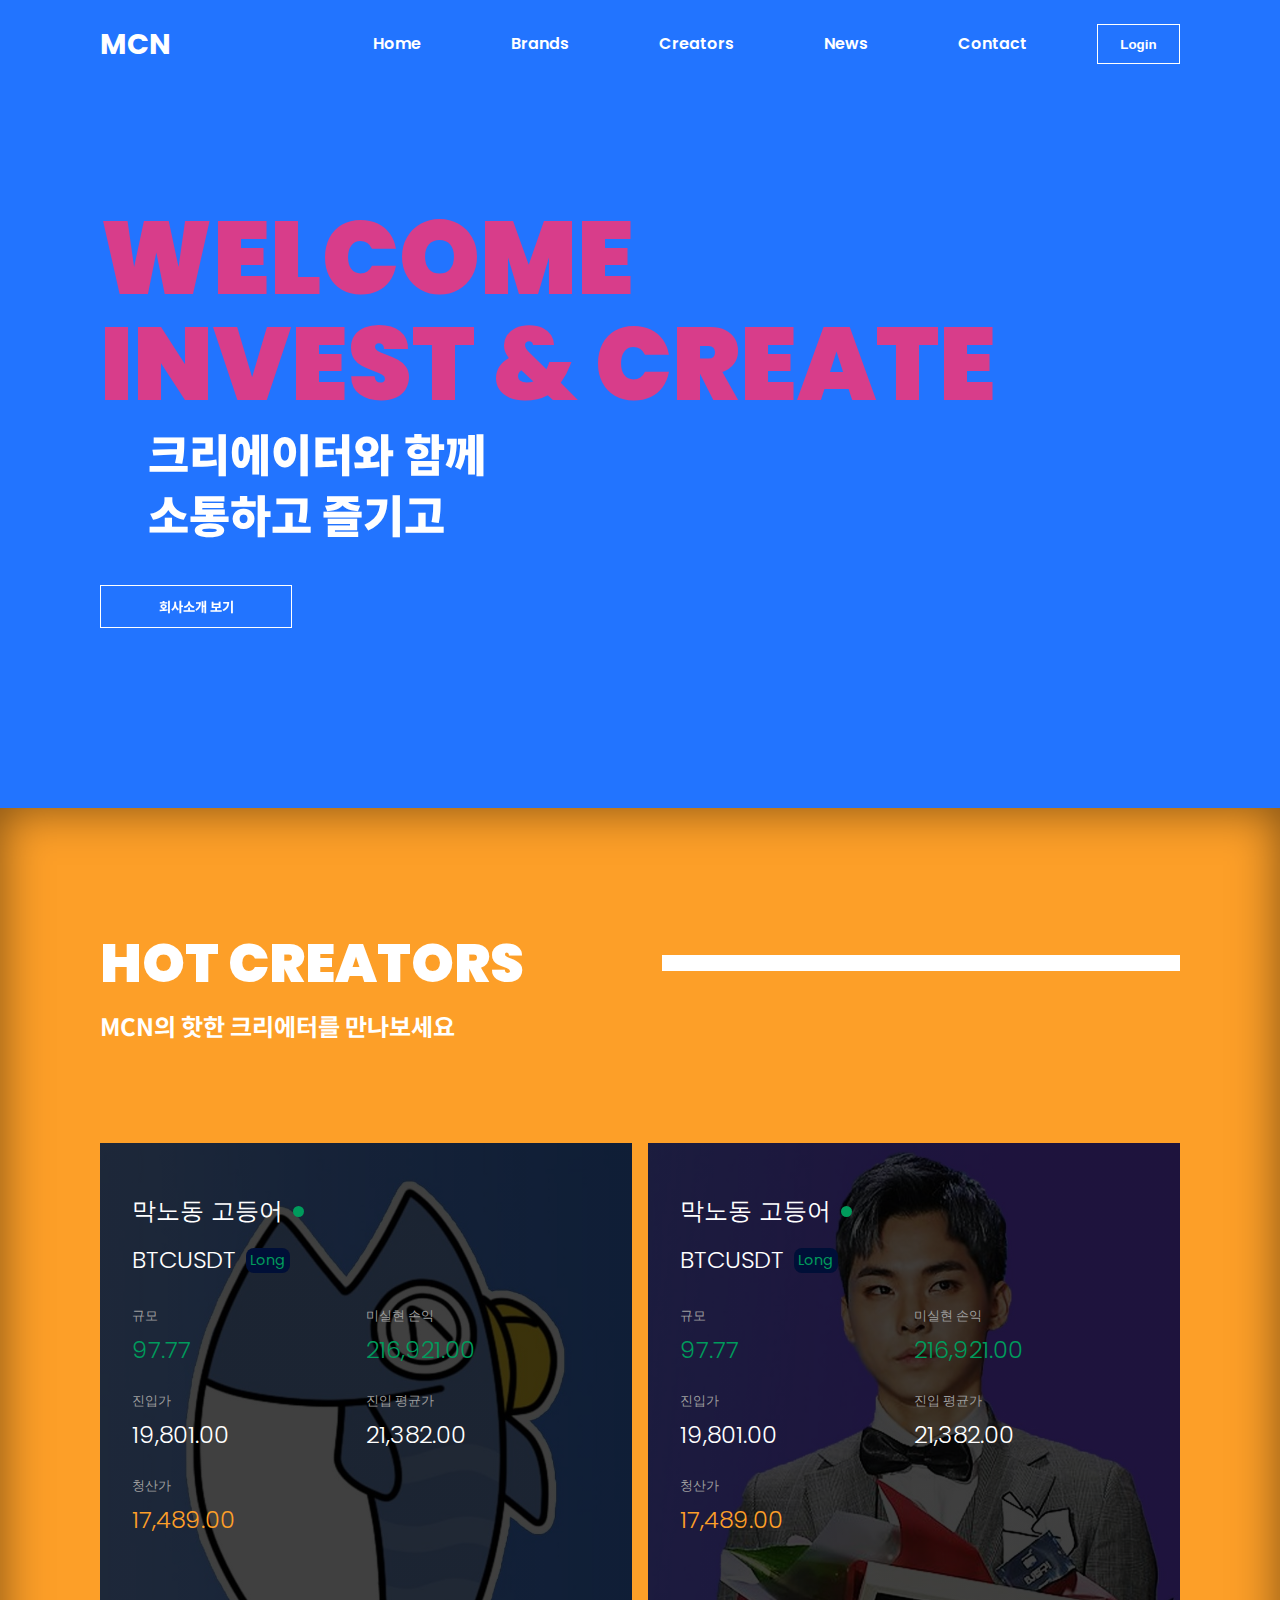
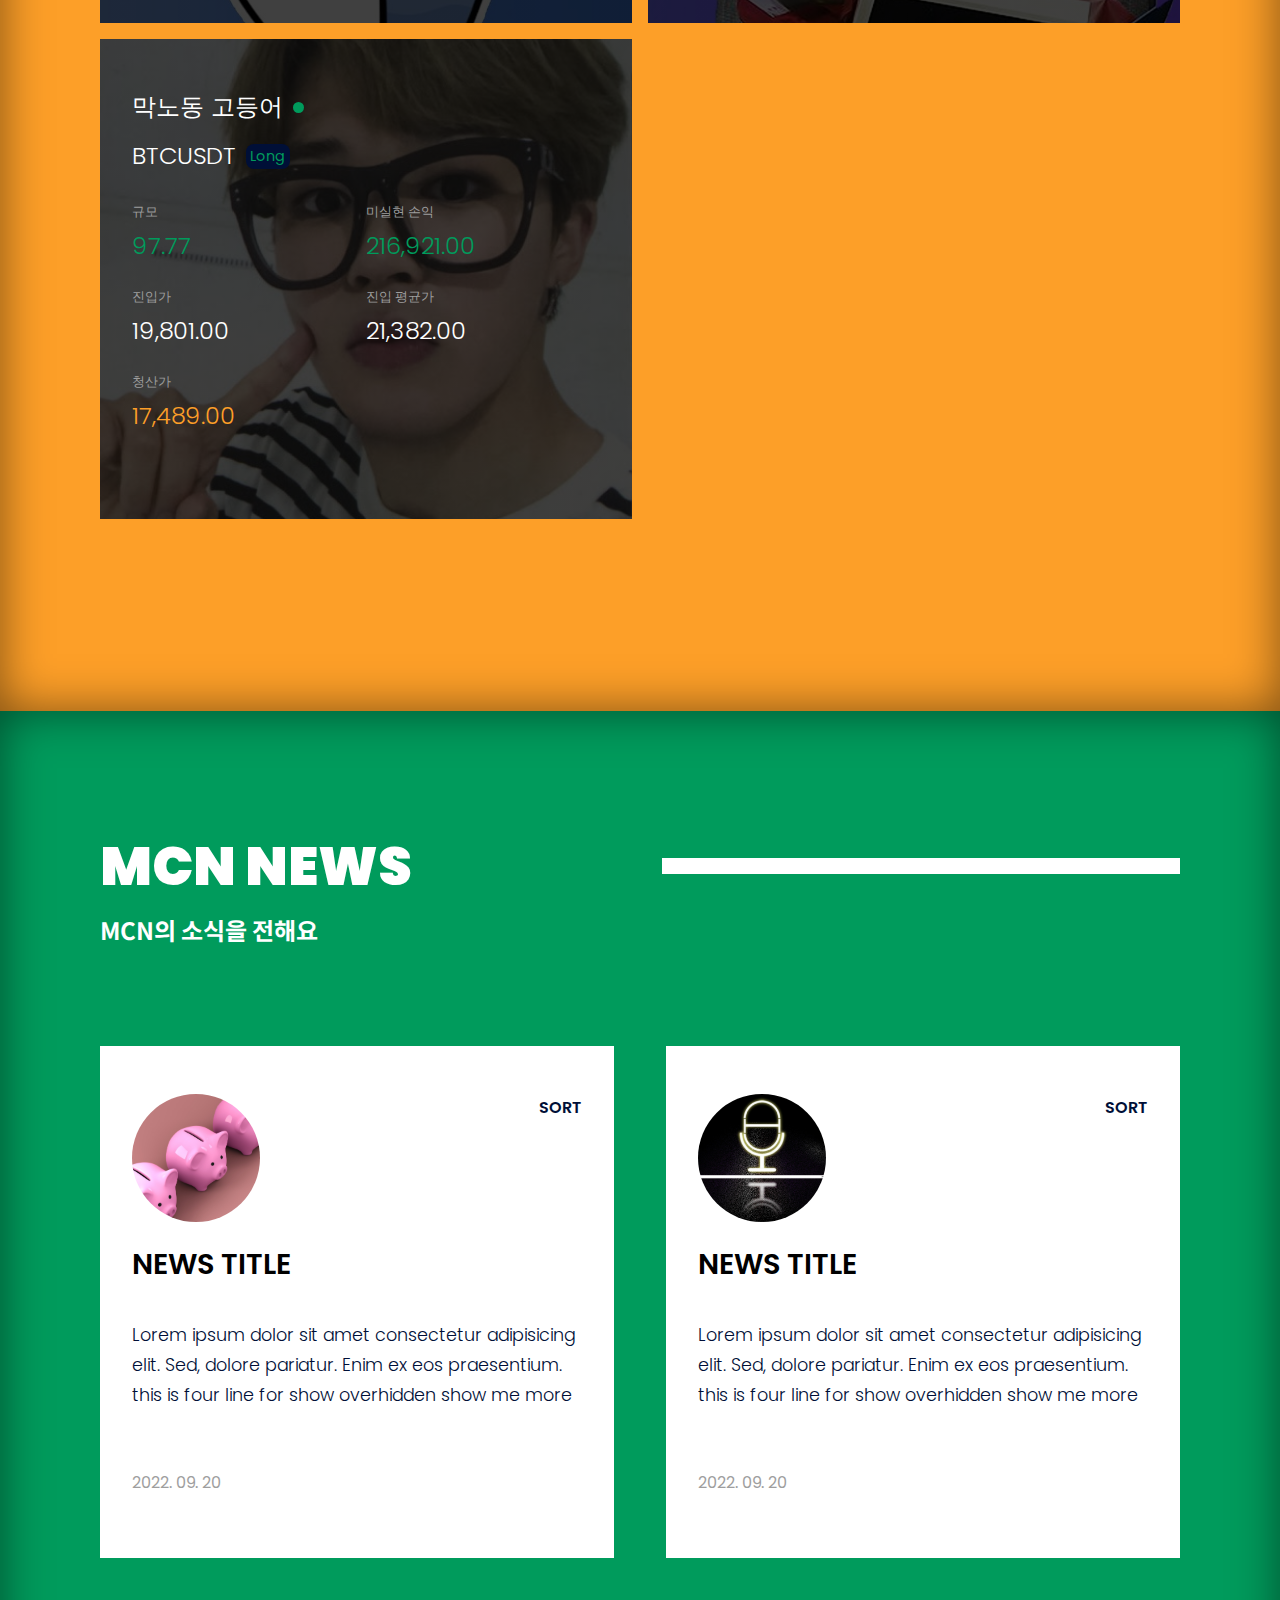
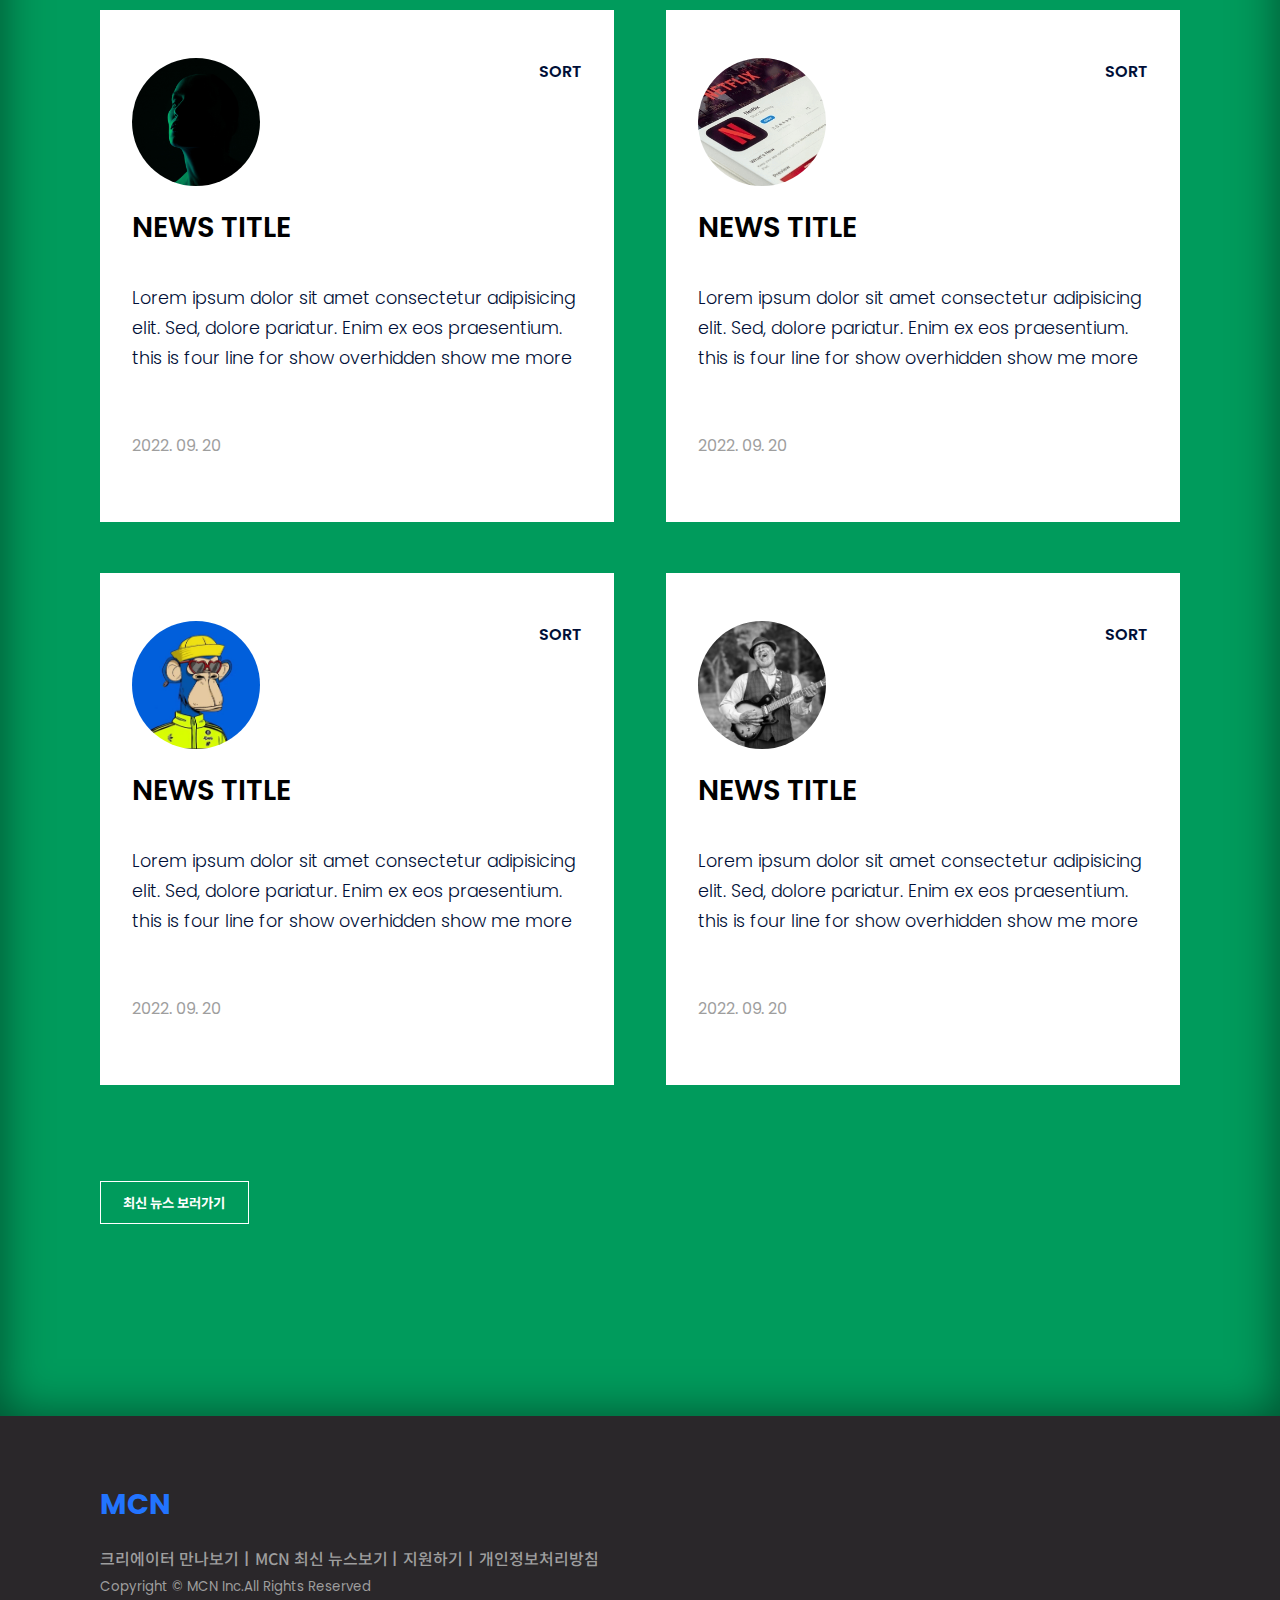
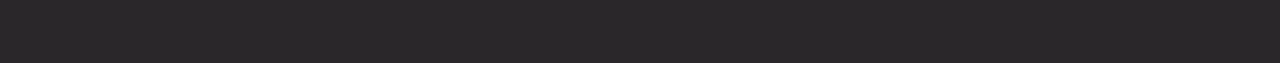
==== html/index.html @ 52d3cc0c "news etc" ====
<!DOCTYPE html>
<html lang="zxx">
<head>
    <meta charset="UTF-8">
    <meta http-equiv="X-UA-Compatible" content="IE=edge">
    <meta name="viewport" content="width=device-width, initial-scale=1.0">
    <title>MCN</title>

     <!-- GOOGLE FONTS -->
     <link rel="preconnect" href="https://fonts.googleapis.com">
     <link rel="preconnect" href="https://fonts.gstatic.com" crossorigin>
     <link href="https://fonts.googleapis.com/css2?family=Noto+Sans+KR:wght@100;300;400;500;700;900&display=swap" rel="stylesheet">
     <link href="https://fonts.googleapis.com/css2?family=Poppins:ital,wght@0,200;0,300;0,400;0,500;0,600;0,700;0,800;0,900;1,200;1,300;1,400;1,500;1,600;1,700;1,800;1,900&display=swap" rel="stylesheet">

     <!-- ICON SCOUT -->
     <link rel="stylesheet" href="https://unicons.iconscout.com/release/v4.0.0/css/line.css">
 
     <!-- STYLE SHEET -->
     <link rel="stylesheet" href="../css/style.css">
     <link rel="stylesheet" href="../css/index.css">

        <!-- Link Swiper's CSS -->
    <link
    rel="stylesheet"
    href="https://cdn.jsdelivr.net/npm/swiper/swiper-bundle.min.css"/>

</head>
<body>
    <!-- =========== NAVBAR ========== -->
    <nav id="nav">
    </nav>

    <!-- =========== HEADER ========== -->
    <section id="header">
        <div class="container header__container">
            <!-- Swiper -->
            <div class="swiper mySwiper">
                <div class="swiper-wrapper">
                <div class="swiper-slide">
                    <div class="swiper-text">
                        <h1>TRADE</h1>
                        <h1>CREATE</h1>
                        <h1>WITH YOU</h1>
                        <h2 class="kor">당신과 함께하는</h2>
                        <h2 class="kor">즐거운 트레이딩</h2>
                        <button class="btn btn-varient kor" onclick="location.href='creator.html';">크리에이터 보기</button>
                    </div>
                    <div class="swiper-img">
                        <!-- <img src="../image/trader2.jpg"> -->
                    </div>
                </div>
                <div class="swiper-slide">
                    <div class="swiper-text">
                        <h1>WELCOME</h1>
                        <h1>INVEST & CREATE</h1>
                        <h2 class="kor">크리에이터와 함께</h2>
                        <h2 class="kor">소통하고 즐기고</h2>
                        <button class="btn btn-varient kor" onclick="location.href='creator.html';">회사소개 보기</button>
                    </div>
                </div>
                <div class="swiper-slide">
                    <div class="swiper-text">
                        <h1>TRADE</h1>
                        <h1>CREATE</h1>
                        <h1>WITH YOU</h1>
                        <h2 class="kor">당신과 함께하는</h2>
                        <h2 class="kor">즐거운 트레이딩</h2>
                        <button class="btn btn-varient kor" onclick="location.href='creator.html';">뉴스 보기</button>
                    </div>
                </div>
                </div>
            </div>
        </div>
    </section>

    <!-- =========== CREATOR ========== -->
    <section id="creator">
        <div class="container creator__container">
            <div class="title">
                <div class="title__text">
                    <h2>HOT CREATORS</h2>
                </div>
                <div class="title__line">
                    <div></div>
                    <div class="real__line"></div>
                </div>
            </div>
            <div class="sub__title">
                <h5 class="kor">MCN의 핫한 크리에터를 만나보세요</h5>
            </div>
            <div class="creator__item">
                <article>
                    <div class="creator__info">
                        <div class="creator__name">
                            <h5>막노동 고등어</h5>
                            <div class="on-air"></div>
                        </div>
                        <div class="position">
                            <h5>BTCUSDT</h5>
                            <p>Long</p>
                        </div>
                        <div class="creator__detail">
                            <div class="creator-row">
                                <p>규모</p>
                                <h5 style="color: var(--color-green);">97.77</h5>
                                <p>진입가</p>
                                <h5>19,801.00</h5>
                                <p>청산가</p>
                                <h5 style="color: var(--color-orange);">17,489.00</h5>
                            </div>
                            <div class="creator-row">
                                <p>미실현 손익</p>
                                <h5 style="color: var(--color-green);">216,921.00</h5>
                                <p>진입 평균가</p>
                                <h5>21,382.00</h5>
                            </div>
                        </div>
                    </div>
                    <img src="../image/trader2.jpg">
                </article>
                <article>
                    <div class="creator__info">
                        <div class="creator__name">
                            <h5>막노동 고등어</h5>
                            <div class="on-air"></div>
                        </div>
                        <div class="position">
                            <h5>BTCUSDT</h5>
                            <p>Long</p>
                        </div>
                        <div class="creator__detail">
                            <div class="creator-row">
                                <p>규모</p>
                                <h5 style="color: var(--color-green);">97.77</h5>
                                <p>진입가</p>
                                <h5>19,801.00</h5>
                                <p>청산가</p>
                                <h5 style="color: var(--color-orange);">17,489.00</h5>
                            </div>
                            <div class="creator-row">
                                <p>미실현 손익</p>
                                <h5 style="color: var(--color-green);">216,921.00</h5>
                                <p>진입 평균가</p>
                                <h5>21,382.00</h5>
                            </div>
                        </div>
                    </div>
                    <img src="../image/trader3.jpg">
                </article>
                <article>
                    <div class="creator__info">
                        <div class="creator__name">
                            <h5>막노동 고등어</h5>
                            <div class="on-air"></div>
                        </div>
                        <div class="position">
                            <h5>BTCUSDT</h5>
                            <p>Long</p>
                        </div>
                        <div class="creator__detail">
                            <div class="creator-row">
                                <p>규모</p>
                                <h5 style="color: var(--color-green);">97.77</h5>
                                <p>진입가</p>
                                <h5>19,801.00</h5>
                                <p>청산가</p>
                                <h5 style="color: var(--color-orange);">17,489.00</h5>
                            </div>
                            <div class="creator-row">
                                <p>미실현 손익</p>
                                <h5 style="color: var(--color-green);">216,921.00</h5>
                                <p>진입 평균가</p>
                                <h5>21,382.00</h5>
                            </div>
                        </div>
                    </div>
                    <img src="../image/trader4.jpg">
                </article>
            </div>
        </div>
    </section>

    <!-- =========== NEWS ========== -->
    <section id="news">
        <div class="container news__container">
            <div class="title">
                <div class="title__text">
                    <h2>MCN NEWS</h2>
                </div>
                <div class="title__line">
                    <div></div>
                    <div class="real__line"></div>
                </div>
            </div>
            <div class="sub__title">
                <h5 class="kor">MCN의 소식을 전해요</h5>
            </div>
            <div class="news__list">
                <article>
                    <div class="news__header">
                        <div class="news__image">
                            <img src="../image/piggy.jpg" alt="">
                        </div>
                        <div class="news__sort">
                            <p>SORT</p>
                        </div>
                    </div>
                    <div class="news__body">
                        <div class="news__title">
                            <h4>NEWS TITLE</h4>
                        </div>
                        <div class="news__content">
                            <h5>Lorem ipsum dolor sit amet consectetur adipisicing elit. Sed, dolore pariatur. Enim ex eos praesentium. this is four line for show overhidden show me more</h5>
                        </div>
                    </div>
                    <div class="news__date">
                        <p>2022. 09. 20</p>
                    </div>
                </article>
                <article>
                    <div class="news__header">
                        <div class="news__image">
                            <img src="../image/microphone-17709_1280.jpg" alt="">
                        </div>
                        <div class="news__sort">
                            <p>SORT</p>
                        </div>
                    </div>
                    <div class="news__body">
                        <div class="news__title">
                            <h4>NEWS TITLE</h4>
                        </div>
                        <div class="news__content">
                            <h5>Lorem ipsum dolor sit amet consectetur adipisicing elit. Sed, dolore pariatur. Enim ex eos praesentium. this is four line for show overhidden show me more</h5>
                        </div>
                    </div>
                    <div class="news__date">
                        <p>2022. 09. 20</p>
                    </div>
                </article>
                <article>
                    <div class="news__header">
                        <div class="news__image">
                            <img src="../image/green-5124174.jpg" alt="">
                        </div>
                        <div class="news__sort">
                            <p>SORT</p>
                        </div>
                    </div>
                    <div class="news__body">
                        <div class="news__title">
                            <h4>NEWS TITLE</h4>
                        </div>
                        <div class="news__content">
                            <h5>Lorem ipsum dolor sit amet consectetur adipisicing elit. Sed, dolore pariatur. Enim ex eos praesentium. this is four line for show overhidden show me more</h5>
                        </div>
                    </div>
                    <div class="news__date">
                        <p>2022. 09. 20</p>
                    </div>
                </article>
                <article>
                    <div class="news__header">
                        <div class="news__image">
                            <img src="../image/mock5.png" alt="">
                        </div>
                        <div class="news__sort">
                            <p>SORT</p>
                        </div>
                    </div>
                    <div class="news__body">
                        <div class="news__title">
                            <h4>NEWS TITLE</h4>
                        </div>
                        <div class="news__content">
                            <h5>Lorem ipsum dolor sit amet consectetur adipisicing elit. Sed, dolore pariatur. Enim ex eos praesentium. this is four line for show overhidden show me more</h5>
                        </div>
                    </div>
                    <div class="news__date">
                        <p>2022. 09. 20</p>
                    </div>
                </article>
                <article>
                    <div class="news__header">
                        <div class="news__image">
                            <img src="../image/nft3.jpg" alt="">
                        </div>
                        <div class="news__sort">
                            <p>SORT</p>
                        </div>
                    </div>
                    <div class="news__body">
                        <div class="news__title">
                            <h4>NEWS TITLE</h4>
                        </div>
                        <div class="news__content">
                            <h5>Lorem ipsum dolor sit amet consectetur adipisicing elit. Sed, dolore pariatur. Enim ex eos praesentium. this is four line for show overhidden show me more</h5>
                        </div>
                    </div>
                    <div class="news__date">
                        <p>2022. 09. 20</p>
                    </div>
                </article>
                <article>
                    <div class="news__header">
                        <div class="news__image">
                            <img src="../image/blackandwhite-7402145_1920.jpg" alt="">
                        </div>
                        <div class="news__sort">
                            <p>SORT</p>
                        </div>
                    </div>
                    <div class="news__body">
                        <div class="news__title">
                            <h4>NEWS TITLE</h4>
                        </div>
                        <div class="news__content">
                            <h5>Lorem ipsum dolor sit amet consectetur adipisicing elit. Sed, dolore pariatur. Enim ex eos praesentium. this is four line for show overhidden show me more</h5>
                        </div>
                    </div>
                    <div class="news__date">
                        <p>2022. 09. 20</p>
                    </div>
                </article>
            </div>
            <button class="btn btn-varient kor" onclick="location.href='news.html';">최신 뉴스 보러가기</button>
        </div>
    </section>

    <!-- =========== FOOTER ========== -->
    <footer id="footer">
    </footer>


    <!-- =========== JAVASCRIPT ========== -->
    <script src="../javascript/base.js"></script>
    <script src="https://cdn.jsdelivr.net/npm/swiper/swiper-bundle.min.js"></script>
    <!-- Initialize Swiper -->
    <script>
        var swiper = new Swiper(".mySwiper", {
          spaceBetween: 30,
          centeredSlides: true,
          autoplay: {
            delay: 2500,
            disableOnInteraction: false,
          },
          navigation: {
            nextEl: ".left-button",
            prevEl: ".right-button",
          },
        });
      </script>
</body>
</html>
---- css/style.css ----
/* =================GENERAL CSS================ */
:root {
    --color-primary: #2274FF;
    --color-white: #fff;
    --color-light: #f4f4f4;
    --color-black: #000f37;
    --color-realBlack: #000;
    --color-dark: #262837;
    --color-gray: #9e9e9e;
    --color-green: #009B5C;
    --color-orange: #FD9F28;
    --color-pink: #D83D8A;
    --color-purple: #7067ED;
    --color-skyblue: #39ABD0;
    --color-palletblue : #4A6CFF;

    --color-background: #2A272A;

    --transition: all 400ms ease;

    --container-width: 1080px;
    --container-width-tablet: 90%;
    --container-width-phone: 94%;
}

* {
    margin: 0;
    padding: 0;
    outline: 0;
    border: 0;
    box-sizing: border-box;
    text-decoration: none;
    list-style: none;
}

html {
    scroll-behavior: smooth;
}

body {
    /* 200 ~ 900 사용가능 */
    font-family: 'Poppins', sans-serif;
    color: var(--color-black);
    line-height: 1.7;
    background: var(--color-white);
    
    -ms-overflow-style: none; /* IE and Edge */
    scrollbar-width: none; /* Firefox */
    overflow-x: hidden;
}
body::-webkit-scrollbar {
    display: none; /* Chrome, Safari, Opera*/
}

.container {
    width: var(--container-width);
    margin: 0 auto;
}

h1 {
    font-size: 6.4rem;
    line-height: 1;
    font-weight: 500;
    color: var(--color-black);
}

h2 {
    font-size: 2.8rem;
    font-weight: 400;
    line-height: 1;
}

h3 {
    font-size: 2rem;
    font-weight: 300;
}

h4 {
    font-size: 1.8rem;
    font-weight: 400;
}

h5 {
    font-size: 1.5rem;
    font-weight: 300;
}

a {
    color: var(--color-black);
    font-weight: 300;
}

button {
    background: transparent;
}

img {
    width: 100%;
    object-fit: cover;
}

.btn {
    display: inline-block;
    padding: 1rem 2rem;
    background: var(--color-primary);
    color: var(--color-white);
    font-weight: 500;
    transition: all 300ms ease;
    cursor: pointer;
    box-shadow: 3px 3px 6px rgba(0, 0, 0, 0.4);
}
.btn:hover {
    -webkit-transform: translateY(-5px);

    -ms-transform: translateY(-5px);

    transform: translateY(-5px);
}

.btn-varient {
    background: transparent;
    border: 1px solid var(--color-white);
    color: var(--color-white);
    transition: all 300ms ease;
    padding: 0.7rem 1.4rem;
    box-shadow: none;
    font-weight: 700;
}
.btn-varient:hover {
    background: var(--color-white);
    border: 1px solid var(--color-white);
    transform: none;
    color: var(--color-realBlack);
}

.btn-black {
    background: var(--color-dark);
    border: 1px solid var(--color-dark);
    color: var(--color-white);
    transition: all 300ms ease;
    padding: 0.7rem 1.4rem;
    box-shadow: none;
}
.btn-black:hover {
    background: var(--color-realBlack);
    border: 1px solid var(--color-realBlack);
    transform: none;
}

.btn-input {
    padding: 1.2rem 1rem;
    background: var(--color-white);
    color: var(--color-dark);
    border: solid 1px var(--color-gray);
    box-shadow: none;
    cursor: text;
}
.btn-input:hover{
    border: solid 1px var(--color-black);
    transform: none;
}

.avatar {
    width: 2.2rem;
    height: 2.2rem;
    border-radius: 50%;
    overflow: hidden;
}

section {
    max-width: 100vw;
    padding: 8rem 0 12rem 0;
}

.kor {
    /* 100 , 300, 400, 500, 700, 900 사용가능 */
    font-family: 'Noto Sans KR', sans-serif;
}

/* =================MEDIA QEURIES
(TABLETS)================ */
@media screen and (max-width: 1024px) {
    .container{
        width: var(--container-width-tablet);
    }

    h1 {
        font-size: 5.2rem;
    }

    h2 {
        font-size: 2rem;
    }

    h3 {
        font-size: 1.9rem;
    }
    h4 {
        font-size: 1.5rem;
    }
    h5 {
        font-size: 1rem;
    }
}

/* =================MEDIA QEURIES
(PHONES)================ */
@media screen and (max-width: 600px) {
    html {
        font-size: 14px;
    }

    .container{
        width: var(--container-width-phone);
    }

    h1 {
        font-size: 3.6rem;
    }

    h2 {
        font-size: 1.8rem;
    }

    h3 {
        font-size: 1.4rem;
    }
    h4 {
        font-size: 1.3rem;
    }
    h5 {
        font-size: 0.9rem;
    }

}
---- css/index.css ----
/* =================HEADER================ */
section#header {
    height: 80vh;
    background: var(--color-primary);
}
.header__container {
    height: 100%;
    display: flex;
    align-items: center;
    justify-content: center;
}
.swiper {
    display: inline-block;
    width: 1080px;
    height: 40rem;
}
.swiper-wrapper {
    width: 100%;
    height: 100%;
}
.swiper-slide {
    position: relative;
    display: flex;
    align-items: center;
    justify-content: center;
    background: transparent;
    height: 100%;
    width: 100%;
}
.swiper-text {
    position: absolute;
    height: 100%;
    width: 100%;
    display: flex;
    flex-direction: column;
    justify-content: center;
    z-index: 2;
}
.swiper-text h1 {
    color: var(--color-pink);
    font-weight: 900;
    margin-top: 0.2rem;
}
.swiper-text h2 {
    color: var(--color-white);
    font-weight: 900;
    margin: 1rem 0 0 3rem;
}
.swiper-text button{
    margin-top: 3rem;
    width: 12rem;
    font-weight: 700;
}
.swiper-img {
    position: absolute;
    width: 60%;
    height: 100%;
    right: 0;
}
.swiper-img img {
    height: 100%;
}

/* =================CREATOR================ */
section#creator {
    background: var(--color-orange);
    box-shadow: inset 0 0 3rem rgba(0, 0, 0, 0.5);
}
.title{
    display: grid;
    grid-template-columns: 2fr 3fr;
    align-items: center;
}
.title__text h2 {
    color: var(--color-white);
    font-weight: 900;
    font-size: 3.4rem;
}
.title__line {
    height: 1rem;
}
.real__line {
    height: 100%;
    width: 80%;
    float: right;
    background: var(--color-white);
}
.sub__title {
    margin-top: 1rem;
    color: var(--color-white);
}
.sub__title h5 {
    font-weight: 700;
}
.creator__item {
    display: grid;
    grid-template-columns: repeat(3,1fr);
    margin-top: 6rem;
    gap: 1rem;
}
.creator__item article {
    position: relative;
    height: 30rem;
}
.creator__item img {
    height: 100%;
}
.creator__info {
    height: 100%;
    width: 100%;
    background: linear-gradient(rgba(0,0,0,0.75),rgba(0,0,0,0.75));
    position: absolute;
    display: flex;
    flex-direction: column;
    padding: 3rem 2rem;
    color: var(--color-white);
    transition: var(--transition);
}
.creator__info:hover {
    background: linear-gradient(rgba(0,0,0,0.6),rgba(0,0,0,0.6));
}
.creator__name {
    display: flex;
    align-items: center;
}
.on-air {
    width: 0.7rem;
    height: 0.7rem;
    border-radius: 50%;
    margin-left: 0.6rem;
    background: var(--color-green);
}
.position {
    display: flex;
    align-items: center;
    margin-top: 0.5rem;
}
.position p {
    margin-left: 0.6rem;
    font-size: 0.9rem;
    color: var(--color-green);
    background: var(--color-black);
    padding: 0 0.3rem;
    border-radius: 0.5rem;
}
.creator__detail {
    margin-top: 1.5rem;
    display: grid;
    grid-template-columns: 1fr 1fr;
}
.creator-row p {
    margin-bottom: 0.2rem;
    color: var(--color-gray);
    font-size: 0.8rem;
}
.creator-row h5 {
    margin-bottom: 1.2rem;
}

/* =================NEWS================ */
section#news {
    background: var(--color-green);
    box-shadow: inset 0 0 3rem rgba(0, 0, 0, 0.5);
}
.news__list {
    display: grid;
    grid-template-columns: repeat(3,1fr);
    gap: 3.2rem;
    margin-top: 6rem;
}
.news__list article {
    height: 32rem;
    background: var(--color-white);
    padding: 3rem 2rem;
    cursor: pointer;
}
.news__header {
    height: 35%;
    display: grid;
    grid-template-columns: 4fr 5fr;
}
.news__image {
    display: flex;
    align-items: center;
    justify-content: center;
    width: 8rem;
    height: 8rem;
}
.news__image img {
    height: 100%;
    border-radius: 50%;
}
.news__sort {
    display: flex;
    justify-content: right;
    font-size: 1rem;
    font-weight: 600;
}
.news__body {
    height: 55%;
}
.news__title h4{
    overflow: hidden;
    text-overflow: ellipsis;
    display: -webkit-box;
    -webkit-line-clamp: 1;
    -webkit-box-orient: vertical;
    color: var(--color-realBlack);
    font-weight: 600;
}
.news__content {
    margin-top: 2rem;
}
.news__content h5 {
    overflow: hidden;
    text-overflow: ellipsis;
    display: -webkit-box;
    -webkit-line-clamp: 4;
    -webkit-box-orient: vertical;
    font-size: 1.1rem;
}
.news__date {
    height: 10%;
}
.news__date p {
    color: var(--color-gray);
}
.news__container button {
    margin-top: 6rem;
}



@media screen and (max-width: 1400px) {

    .creator__item {
        grid-template-columns: repeat(2, 1fr);
    }
    .news__list {
        grid-template-columns: repeat(2,1fr);
    }
}
/* =================MEDIA QEURIES
(TABLETS)================ */

@media screen and (max-width: 1024px) {

    .swiper-text h2 {
        margin: 1rem 0 0 0;
    }


}

@media screen and (max-width: 700px) {
    .creator__item {
        grid-template-columns: repeat(1, 1fr);
    }
    .news__list {
        grid-template-columns: repeat(1,1fr);
    }
    .swiper-img {
        position: absolute;
        width: 75%;
        height: 100%;
        right: 0;
    }
}

/* =================MEDIA QEURIES
(PHONES)================ */
@media screen and (max-width: 600px) {

}
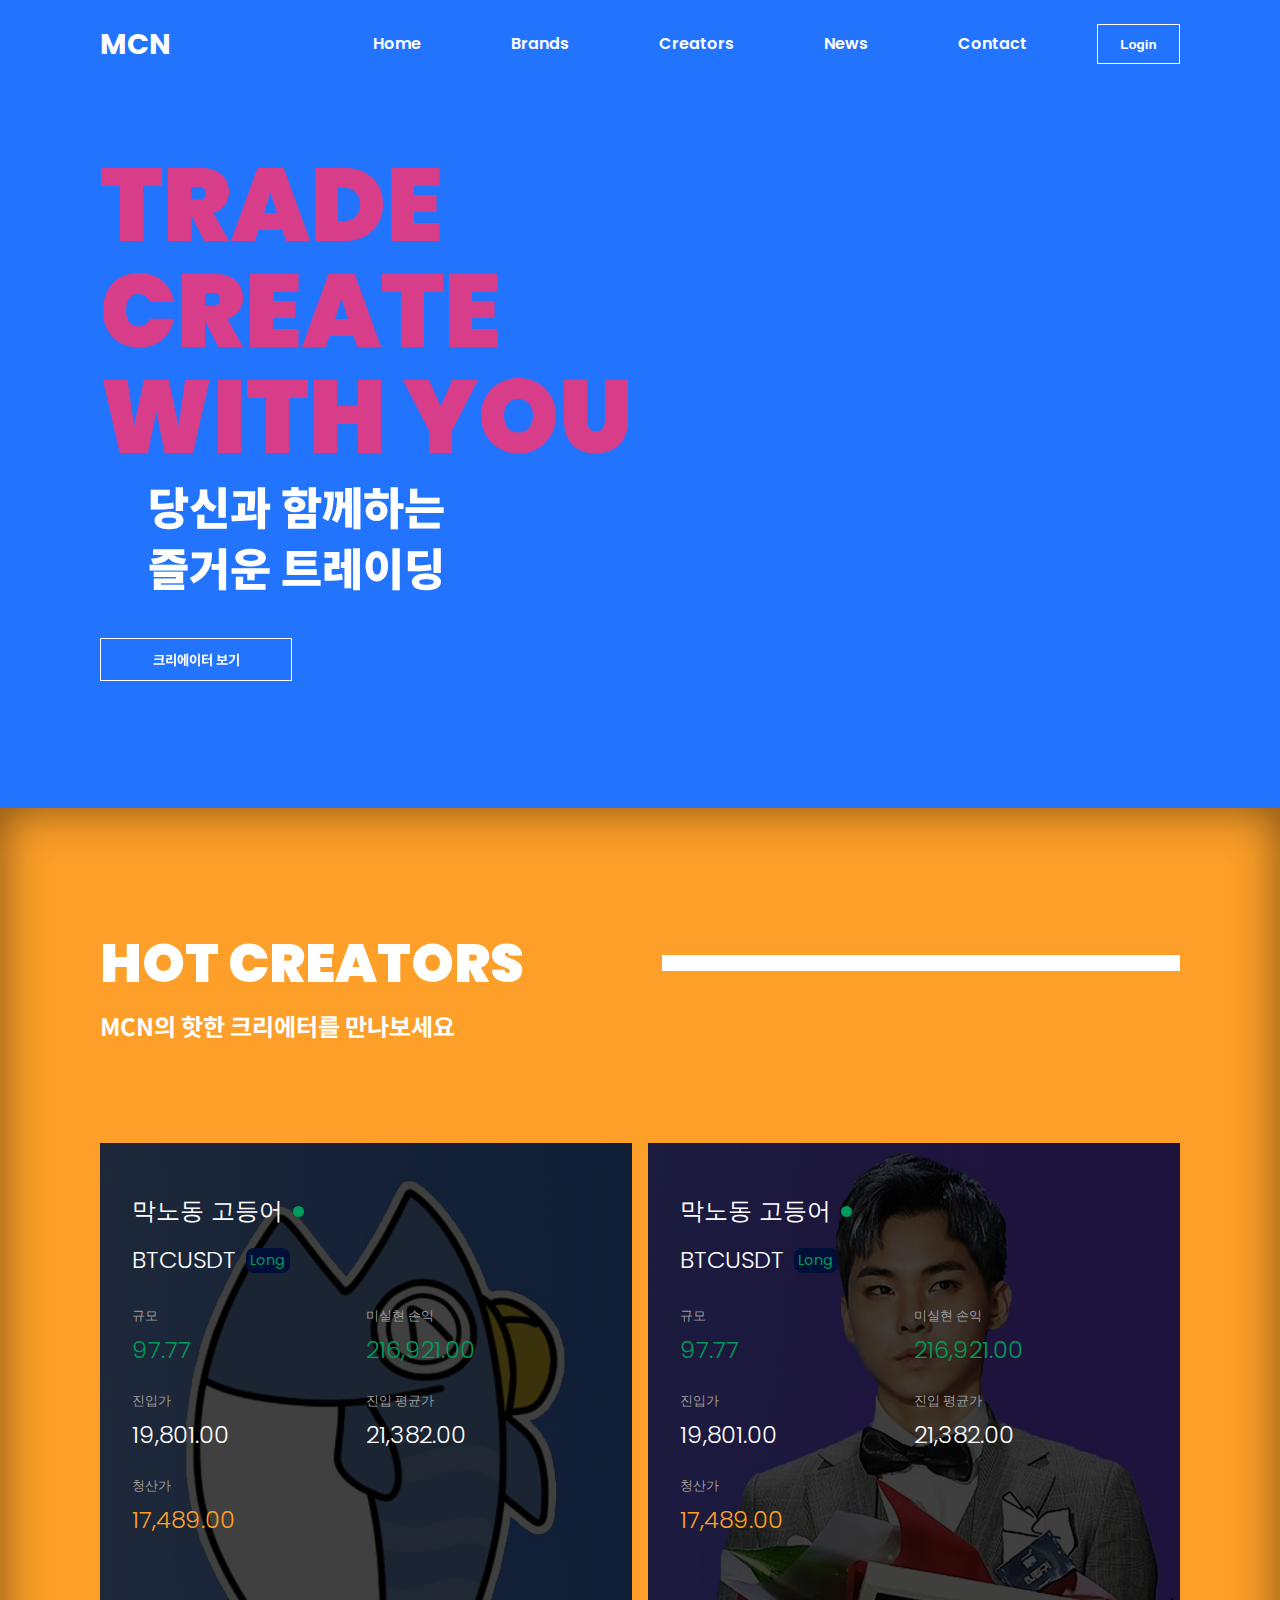
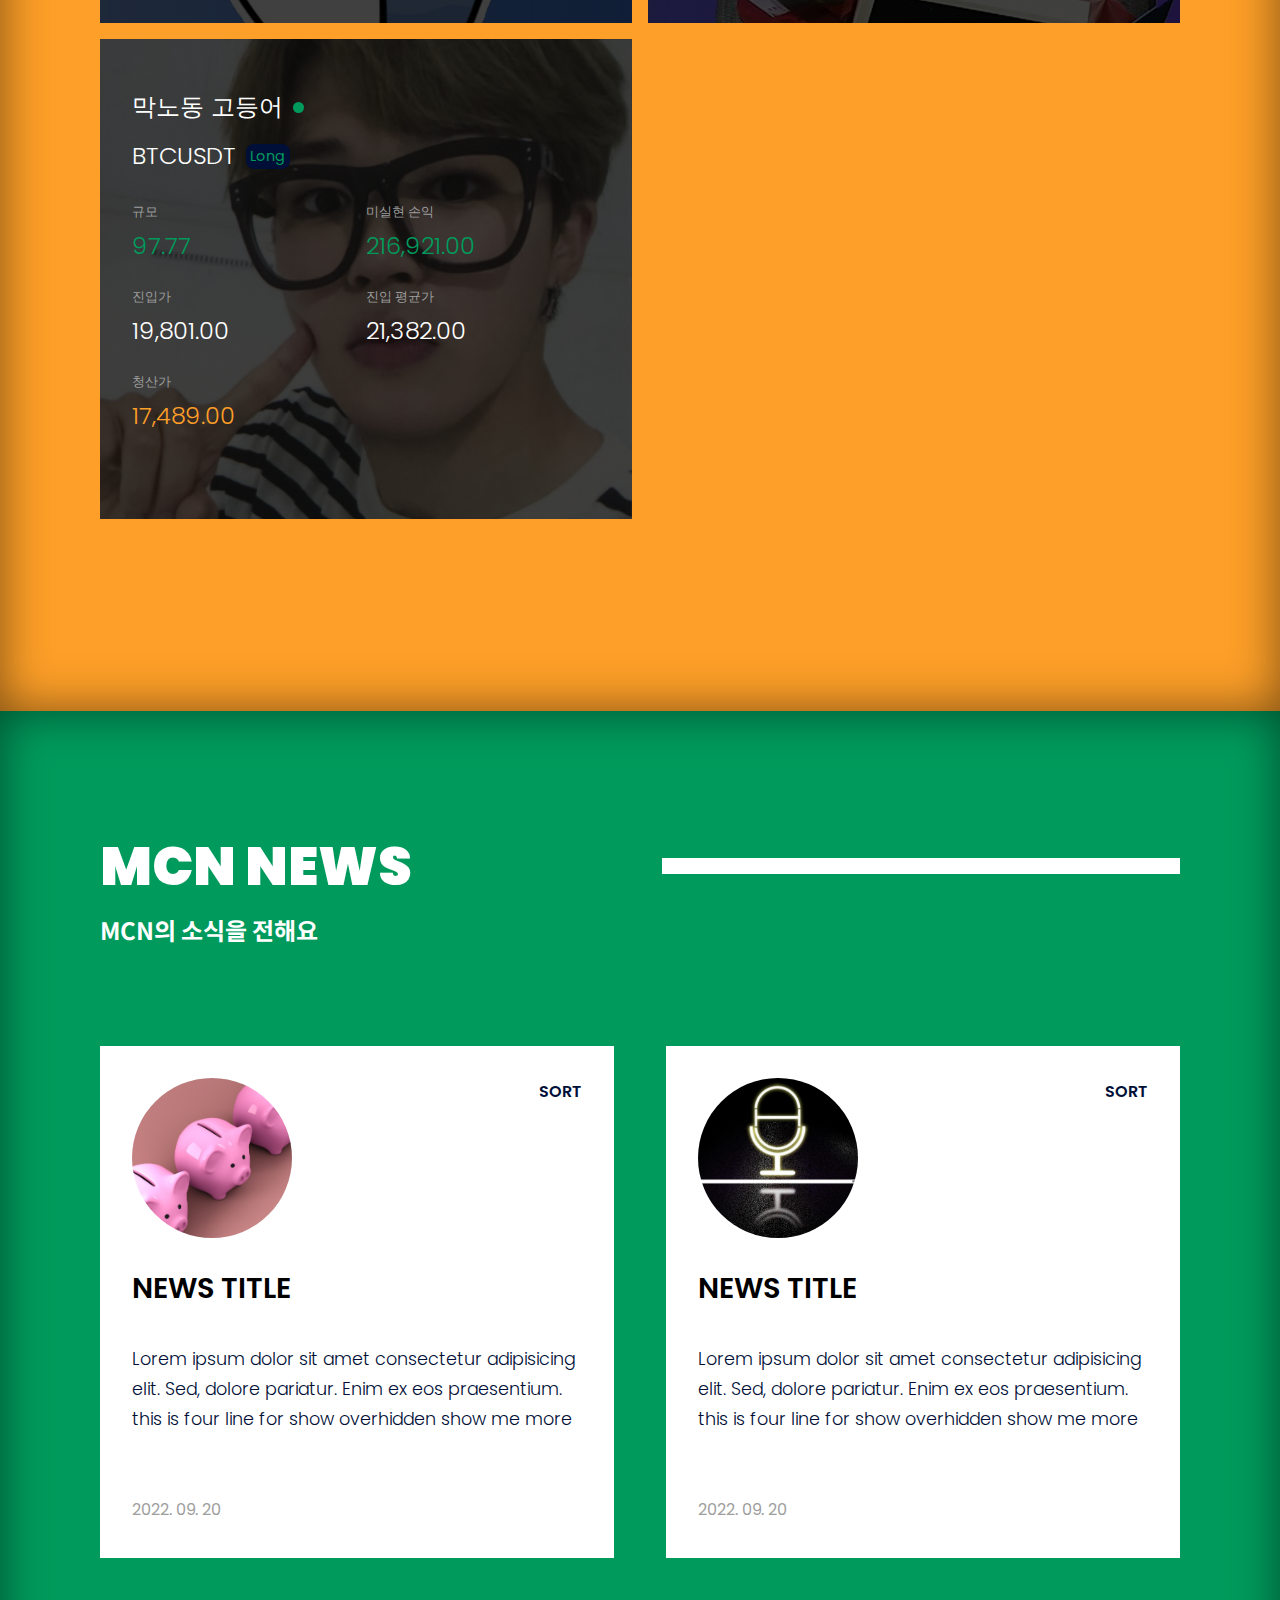
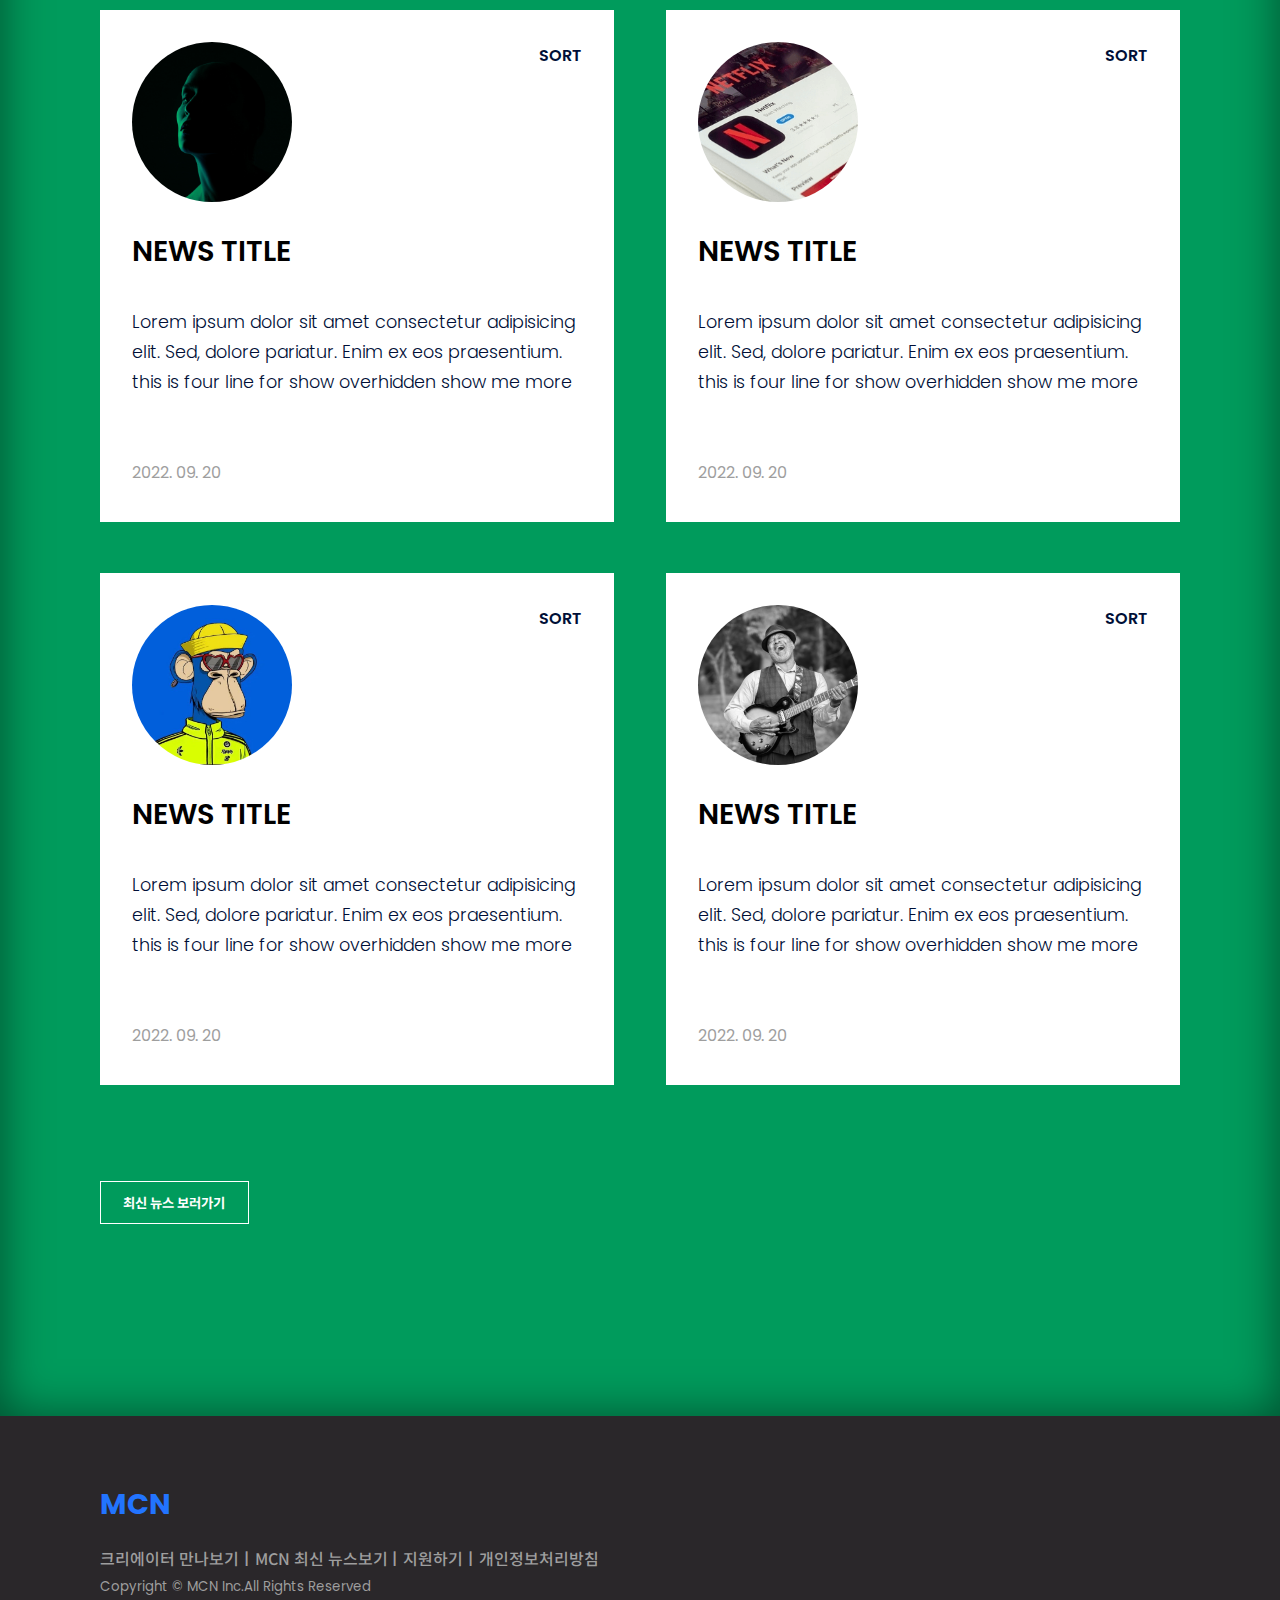
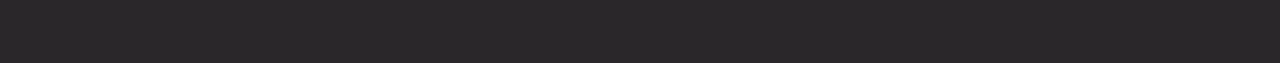
==== commit a2559490: "contact mediaquery" ====
--- a/html/index.html
+++ b/html/index.html
@@ -1,30 +1,33 @@
 <!DOCTYPE html>
 <html lang="zxx">
+
 <head>
     <meta charset="UTF-8">
     <meta http-equiv="X-UA-Compatible" content="IE=edge">
     <meta name="viewport" content="width=device-width, initial-scale=1.0">
     <title>MCN</title>
 
-     <!-- GOOGLE FONTS -->
-     <link rel="preconnect" href="https://fonts.googleapis.com">
-     <link rel="preconnect" href="https://fonts.gstatic.com" crossorigin>
-     <link href="https://fonts.googleapis.com/css2?family=Noto+Sans+KR:wght@100;300;400;500;700;900&display=swap" rel="stylesheet">
-     <link href="https://fonts.googleapis.com/css2?family=Poppins:ital,wght@0,200;0,300;0,400;0,500;0,600;0,700;0,800;0,900;1,200;1,300;1,400;1,500;1,600;1,700;1,800;1,900&display=swap" rel="stylesheet">
-
-     <!-- ICON SCOUT -->
-     <link rel="stylesheet" href="https://unicons.iconscout.com/release/v4.0.0/css/line.css">
- 
-     <!-- STYLE SHEET -->
-     <link rel="stylesheet" href="../css/style.css">
-     <link rel="stylesheet" href="../css/index.css">
-
-        <!-- Link Swiper's CSS -->
+    <!-- GOOGLE FONTS -->
+    <link rel="preconnect" href="https://fonts.googleapis.com">
+    <link rel="preconnect" href="https://fonts.gstatic.com" crossorigin>
+    <link href="https://fonts.googleapis.com/css2?family=Noto+Sans+KR:wght@100;300;400;500;700;900&display=swap"
+        rel="stylesheet">
     <link
-    rel="stylesheet"
-    href="https://cdn.jsdelivr.net/npm/swiper/swiper-bundle.min.css"/>
+        href="https://fonts.googleapis.com/css2?family=Poppins:ital,wght@0,200;0,300;0,400;0,500;0,600;0,700;0,800;0,900;1,200;1,300;1,400;1,500;1,600;1,700;1,800;1,900&display=swap"
+        rel="stylesheet">
+
+    <!-- ICON SCOUT -->
+    <link rel="stylesheet" href="https://unicons.iconscout.com/release/v4.0.0/css/line.css">
+
+    <!-- STYLE SHEET -->
+    <link rel="stylesheet" href="../css/style.css">
+    <link rel="stylesheet" href="../css/index.css">
+
+    <!-- Link Swiper's CSS -->
+    <link rel="stylesheet" href="https://cdn.jsdelivr.net/npm/swiper/swiper-bundle.min.css" />
 
 </head>
+
 <body>
     <!-- =========== NAVBAR ========== -->
     <nav id="nav">
@@ -36,38 +39,39 @@
             <!-- Swiper -->
             <div class="swiper mySwiper">
                 <div class="swiper-wrapper">
-                <div class="swiper-slide">
-                    <div class="swiper-text">
-                        <h1>TRADE</h1>
-                        <h1>CREATE</h1>
-                        <h1>WITH YOU</h1>
-                        <h2 class="kor">당신과 함께하는</h2>
-                        <h2 class="kor">즐거운 트레이딩</h2>
-                        <button class="btn btn-varient kor" onclick="location.href='creator.html';">크리에이터 보기</button>
-                    </div>
-                    <div class="swiper-img">
-                        <!-- <img src="../image/trader2.jpg"> -->
-                    </div>
-                </div>
-                <div class="swiper-slide">
-                    <div class="swiper-text">
-                        <h1>WELCOME</h1>
-                        <h1>INVEST & CREATE</h1>
-                        <h2 class="kor">크리에이터와 함께</h2>
-                        <h2 class="kor">소통하고 즐기고</h2>
-                        <button class="btn btn-varient kor" onclick="location.href='creator.html';">회사소개 보기</button>
-                    </div>
-                </div>
-                <div class="swiper-slide">
-                    <div class="swiper-text">
-                        <h1>TRADE</h1>
-                        <h1>CREATE</h1>
-                        <h1>WITH YOU</h1>
-                        <h2 class="kor">당신과 함께하는</h2>
-                        <h2 class="kor">즐거운 트레이딩</h2>
-                        <button class="btn btn-varient kor" onclick="location.href='creator.html';">뉴스 보기</button>
-                    </div>
-                </div>
+                    <div class="swiper-slide">
+                        <div class="swiper-text">
+                            <h1>TRADE</h1>
+                            <h1>CREATE</h1>
+                            <h1>WITH YOU</h1>
+                            <h2 class="kor">당신과 함께하는</h2>
+                            <h2 class="kor">즐거운 트레이딩</h2>
+                            <button class="btn btn-varient kor" onclick="location.href='creator.html';">크리에이터
+                                보기</button>
+                        </div>
+                        <div class="swiper-img">
+                            <!-- <img src="../image/trader2.jpg"> -->
+                        </div>
+                    </div>
+                    <div class="swiper-slide">
+                        <div class="swiper-text">
+                            <h1>WELCOME</h1>
+                            <h1>INVEST & CREATE</h1>
+                            <h2 class="kor">크리에이터와 함께</h2>
+                            <h2 class="kor">소통하고 즐기고</h2>
+                            <button class="btn btn-varient kor" onclick="location.href='brand.html';">회사소개 보기</button>
+                        </div>
+                    </div>
+                    <div class="swiper-slide">
+                        <div class="swiper-text">
+                            <h1>TRADE</h1>
+                            <h1>CREATE</h1>
+                            <h1>WITH YOU</h1>
+                            <h2 class="kor">당신과 함께하는</h2>
+                            <h2 class="kor">즐거운 트레이딩</h2>
+                            <button class="btn btn-varient kor" onclick="location.href='news.html';">뉴스 보기</button>
+                        </div>
+                    </div>
                 </div>
             </div>
         </div>
@@ -210,7 +214,8 @@
                             <h4>NEWS TITLE</h4>
                         </div>
                         <div class="news__content">
-                            <h5>Lorem ipsum dolor sit amet consectetur adipisicing elit. Sed, dolore pariatur. Enim ex eos praesentium. this is four line for show overhidden show me more</h5>
+                            <h5>Lorem ipsum dolor sit amet consectetur adipisicing elit. Sed, dolore pariatur. Enim ex
+                                eos praesentium. this is four line for show overhidden show me more</h5>
                         </div>
                     </div>
                     <div class="news__date">
@@ -231,7 +236,8 @@
                             <h4>NEWS TITLE</h4>
                         </div>
                         <div class="news__content">
-                            <h5>Lorem ipsum dolor sit amet consectetur adipisicing elit. Sed, dolore pariatur. Enim ex eos praesentium. this is four line for show overhidden show me more</h5>
+                            <h5>Lorem ipsum dolor sit amet consectetur adipisicing elit. Sed, dolore pariatur. Enim ex
+                                eos praesentium. this is four line for show overhidden show me more</h5>
                         </div>
                     </div>
                     <div class="news__date">
@@ -252,7 +258,8 @@
                             <h4>NEWS TITLE</h4>
                         </div>
                         <div class="news__content">
-                            <h5>Lorem ipsum dolor sit amet consectetur adipisicing elit. Sed, dolore pariatur. Enim ex eos praesentium. this is four line for show overhidden show me more</h5>
+                            <h5>Lorem ipsum dolor sit amet consectetur adipisicing elit. Sed, dolore pariatur. Enim ex
+                                eos praesentium. this is four line for show overhidden show me more</h5>
                         </div>
                     </div>
                     <div class="news__date">
@@ -273,7 +280,8 @@
                             <h4>NEWS TITLE</h4>
                         </div>
                         <div class="news__content">
-                            <h5>Lorem ipsum dolor sit amet consectetur adipisicing elit. Sed, dolore pariatur. Enim ex eos praesentium. this is four line for show overhidden show me more</h5>
+                            <h5>Lorem ipsum dolor sit amet consectetur adipisicing elit. Sed, dolore pariatur. Enim ex
+                                eos praesentium. this is four line for show overhidden show me more</h5>
                         </div>
                     </div>
                     <div class="news__date">
@@ -294,7 +302,8 @@
                             <h4>NEWS TITLE</h4>
                         </div>
                         <div class="news__content">
-                            <h5>Lorem ipsum dolor sit amet consectetur adipisicing elit. Sed, dolore pariatur. Enim ex eos praesentium. this is four line for show overhidden show me more</h5>
+                            <h5>Lorem ipsum dolor sit amet consectetur adipisicing elit. Sed, dolore pariatur. Enim ex
+                                eos praesentium. this is four line for show overhidden show me more</h5>
                         </div>
                     </div>
                     <div class="news__date">
@@ -315,7 +324,8 @@
                             <h4>NEWS TITLE</h4>
                         </div>
                         <div class="news__content">
-                            <h5>Lorem ipsum dolor sit amet consectetur adipisicing elit. Sed, dolore pariatur. Enim ex eos praesentium. this is four line for show overhidden show me more</h5>
+                            <h5>Lorem ipsum dolor sit amet consectetur adipisicing elit. Sed, dolore pariatur. Enim ex
+                                eos praesentium. this is four line for show overhidden show me more</h5>
                         </div>
                     </div>
                     <div class="news__date">
@@ -338,17 +348,18 @@
     <!-- Initialize Swiper -->
     <script>
         var swiper = new Swiper(".mySwiper", {
-          spaceBetween: 30,
-          centeredSlides: true,
-          autoplay: {
-            delay: 2500,
-            disableOnInteraction: false,
-          },
-          navigation: {
-            nextEl: ".left-button",
-            prevEl: ".right-button",
-          },
+            spaceBetween: 30,
+            centeredSlides: true,
+            autoplay: {
+                delay: 2500,
+                disableOnInteraction: false,
+            },
+            navigation: {
+                nextEl: ".left-button",
+                prevEl: ".right-button",
+            },
         });
-      </script>
+    </script>
 </body>
+
 </html>--- a/css/style.css
+++ b/css/style.css
@@ -12,7 +12,8 @@
     --color-pink: #D83D8A;
     --color-purple: #7067ED;
     --color-skyblue: #39ABD0;
-    --color-palletblue : #4A6CFF;
+    --color-palletblue: #4A6CFF;
+    --color-youtubeRed: #FF0000;
 
     --color-background: #2A272A;
 
@@ -43,13 +44,17 @@
     color: var(--color-black);
     line-height: 1.7;
     background: var(--color-white);
-    
-    -ms-overflow-style: none; /* IE and Edge */
-    scrollbar-width: none; /* Firefox */
+
+    -ms-overflow-style: none;
+    /* IE and Edge */
+    scrollbar-width: none;
+    /* Firefox */
     overflow-x: hidden;
 }
+
 body::-webkit-scrollbar {
-    display: none; /* Chrome, Safari, Opera*/
+    display: none;
+    /* Chrome, Safari, Opera*/
 }
 
 .container {
@@ -109,6 +114,7 @@
     cursor: pointer;
     box-shadow: 3px 3px 6px rgba(0, 0, 0, 0.4);
 }
+
 .btn:hover {
     -webkit-transform: translateY(-5px);
 
@@ -126,6 +132,7 @@
     box-shadow: none;
     font-weight: 700;
 }
+
 .btn-varient:hover {
     background: var(--color-white);
     border: 1px solid var(--color-white);
@@ -141,6 +148,7 @@
     padding: 0.7rem 1.4rem;
     box-shadow: none;
 }
+
 .btn-black:hover {
     background: var(--color-realBlack);
     border: 1px solid var(--color-realBlack);
@@ -148,14 +156,16 @@
 }
 
 .btn-input {
-    padding: 1.2rem 1rem;
+    padding: 1.8rem 1.2rem;
     background: var(--color-white);
     color: var(--color-dark);
     border: solid 1px var(--color-gray);
     box-shadow: none;
     cursor: text;
-}
-.btn-input:hover{
+    font-size: 1.2rem;
+}
+
+.btn-input:hover {
     border: solid 1px var(--color-black);
     transform: none;
 }
@@ -180,7 +190,7 @@
 /* =================MEDIA QEURIES
 (TABLETS)================ */
 @media screen and (max-width: 1024px) {
-    .container{
+    .container {
         width: var(--container-width-tablet);
     }
 
@@ -195,11 +205,13 @@
     h3 {
         font-size: 1.9rem;
     }
+
     h4 {
         font-size: 1.5rem;
     }
+
     h5 {
-        font-size: 1rem;
+        font-size: 1.3rem;
     }
 }
 
@@ -210,7 +222,7 @@
         font-size: 14px;
     }
 
-    .container{
+    .container {
         width: var(--container-width-phone);
     }
 
@@ -223,13 +235,15 @@
     }
 
     h3 {
-        font-size: 1.4rem;
-    }
+        font-size: 1.6rem;
+    }
+
     h4 {
-        font-size: 1.3rem;
-    }
+        font-size: 1.5rem;
+    }
+
     h5 {
-        font-size: 0.9rem;
+        font-size: 1.25rem;
     }
 
 }--- a/css/index.css
+++ b/css/index.css
@@ -3,21 +3,25 @@
     height: 80vh;
     background: var(--color-primary);
 }
+
 .header__container {
     height: 100%;
     display: flex;
     align-items: center;
     justify-content: center;
 }
+
 .swiper {
     display: inline-block;
     width: 1080px;
     height: 40rem;
 }
+
 .swiper-wrapper {
     width: 100%;
     height: 100%;
 }
+
 .swiper-slide {
     position: relative;
     display: flex;
@@ -27,6 +31,7 @@
     height: 100%;
     width: 100%;
 }
+
 .swiper-text {
     position: absolute;
     height: 100%;
@@ -36,27 +41,32 @@
     justify-content: center;
     z-index: 2;
 }
+
 .swiper-text h1 {
     color: var(--color-pink);
     font-weight: 900;
     margin-top: 0.2rem;
 }
+
 .swiper-text h2 {
     color: var(--color-white);
     font-weight: 900;
     margin: 1rem 0 0 3rem;
 }
-.swiper-text button{
+
+.swiper-text button {
     margin-top: 3rem;
     width: 12rem;
     font-weight: 700;
 }
+
 .swiper-img {
     position: absolute;
     width: 60%;
     height: 100%;
     right: 0;
 }
+
 .swiper-img img {
     height: 100%;
 }
@@ -66,49 +76,59 @@
     background: var(--color-orange);
     box-shadow: inset 0 0 3rem rgba(0, 0, 0, 0.5);
 }
-.title{
+
+.title {
     display: grid;
     grid-template-columns: 2fr 3fr;
     align-items: center;
 }
+
 .title__text h2 {
     color: var(--color-white);
     font-weight: 900;
     font-size: 3.4rem;
 }
+
 .title__line {
     height: 1rem;
 }
+
 .real__line {
     height: 100%;
     width: 80%;
     float: right;
     background: var(--color-white);
 }
+
 .sub__title {
     margin-top: 1rem;
     color: var(--color-white);
 }
+
 .sub__title h5 {
     font-weight: 700;
 }
+
 .creator__item {
     display: grid;
-    grid-template-columns: repeat(3,1fr);
+    grid-template-columns: repeat(3, 1fr);
     margin-top: 6rem;
     gap: 1rem;
 }
+
 .creator__item article {
     position: relative;
     height: 30rem;
 }
+
 .creator__item img {
     height: 100%;
 }
+
 .creator__info {
     height: 100%;
     width: 100%;
-    background: linear-gradient(rgba(0,0,0,0.75),rgba(0,0,0,0.75));
+    background: linear-gradient(rgba(0, 0, 0, 0.75), rgba(0, 0, 0, 0.75));
     position: absolute;
     display: flex;
     flex-direction: column;
@@ -116,13 +136,16 @@
     color: var(--color-white);
     transition: var(--transition);
 }
+
 .creator__info:hover {
-    background: linear-gradient(rgba(0,0,0,0.6),rgba(0,0,0,0.6));
-}
+    background: linear-gradient(rgba(0, 0, 0, 0.6), rgba(0, 0, 0, 0.6));
+}
+
 .creator__name {
     display: flex;
     align-items: center;
 }
+
 .on-air {
     width: 0.7rem;
     height: 0.7rem;
@@ -130,11 +153,13 @@
     margin-left: 0.6rem;
     background: var(--color-green);
 }
+
 .position {
     display: flex;
     align-items: center;
     margin-top: 0.5rem;
 }
+
 .position p {
     margin-left: 0.6rem;
     font-size: 0.9rem;
@@ -143,16 +168,19 @@
     padding: 0 0.3rem;
     border-radius: 0.5rem;
 }
+
 .creator__detail {
     margin-top: 1.5rem;
     display: grid;
     grid-template-columns: 1fr 1fr;
 }
+
 .creator-row p {
     margin-bottom: 0.2rem;
     color: var(--color-gray);
     font-size: 0.8rem;
 }
+
 .creator-row h5 {
     margin-bottom: 1.2rem;
 }
@@ -162,44 +190,52 @@
     background: var(--color-green);
     box-shadow: inset 0 0 3rem rgba(0, 0, 0, 0.5);
 }
+
 .news__list {
     display: grid;
-    grid-template-columns: repeat(3,1fr);
+    grid-template-columns: repeat(3, 1fr);
     gap: 3.2rem;
     margin-top: 6rem;
 }
+
 .news__list article {
     height: 32rem;
     background: var(--color-white);
-    padding: 3rem 2rem;
+    padding: 2rem 2rem 1rem 2rem;
     cursor: pointer;
 }
+
 .news__header {
-    height: 35%;
+    height: 40%;
     display: grid;
     grid-template-columns: 4fr 5fr;
 }
+
 .news__image {
     display: flex;
     align-items: center;
     justify-content: center;
-    width: 8rem;
-    height: 8rem;
-}
+    width: 10rem;
+    height: 10rem;
+}
+
 .news__image img {
     height: 100%;
     border-radius: 50%;
 }
+
 .news__sort {
     display: flex;
     justify-content: right;
     font-size: 1rem;
     font-weight: 600;
 }
+
 .news__body {
-    height: 55%;
-}
-.news__title h4{
+    height: 50%;
+}
+
+.news__title h4 {
     overflow: hidden;
     text-overflow: ellipsis;
     display: -webkit-box;
@@ -208,9 +244,11 @@
     color: var(--color-realBlack);
     font-weight: 600;
 }
+
 .news__content {
     margin-top: 2rem;
 }
+
 .news__content h5 {
     overflow: hidden;
     text-overflow: ellipsis;
@@ -219,12 +257,15 @@
     -webkit-box-orient: vertical;
     font-size: 1.1rem;
 }
+
 .news__date {
     height: 10%;
 }
+
 .news__date p {
     color: var(--color-gray);
 }
+
 .news__container button {
     margin-top: 6rem;
 }
@@ -236,10 +277,12 @@
     .creator__item {
         grid-template-columns: repeat(2, 1fr);
     }
+
     .news__list {
-        grid-template-columns: repeat(2,1fr);
-    }
-}
+        grid-template-columns: repeat(2, 1fr);
+    }
+}
+
 /* =================MEDIA QEURIES
 (TABLETS)================ */
 
@@ -256,9 +299,11 @@
     .creator__item {
         grid-template-columns: repeat(1, 1fr);
     }
+
     .news__list {
-        grid-template-columns: repeat(1,1fr);
-    }
+        grid-template-columns: repeat(1, 1fr);
+    }
+
     .swiper-img {
         position: absolute;
         width: 75%;
@@ -269,6 +314,4 @@
 
 /* =================MEDIA QEURIES
 (PHONES)================ */
-@media screen and (max-width: 600px) {
-
-}+@media screen and (max-width: 600px) {}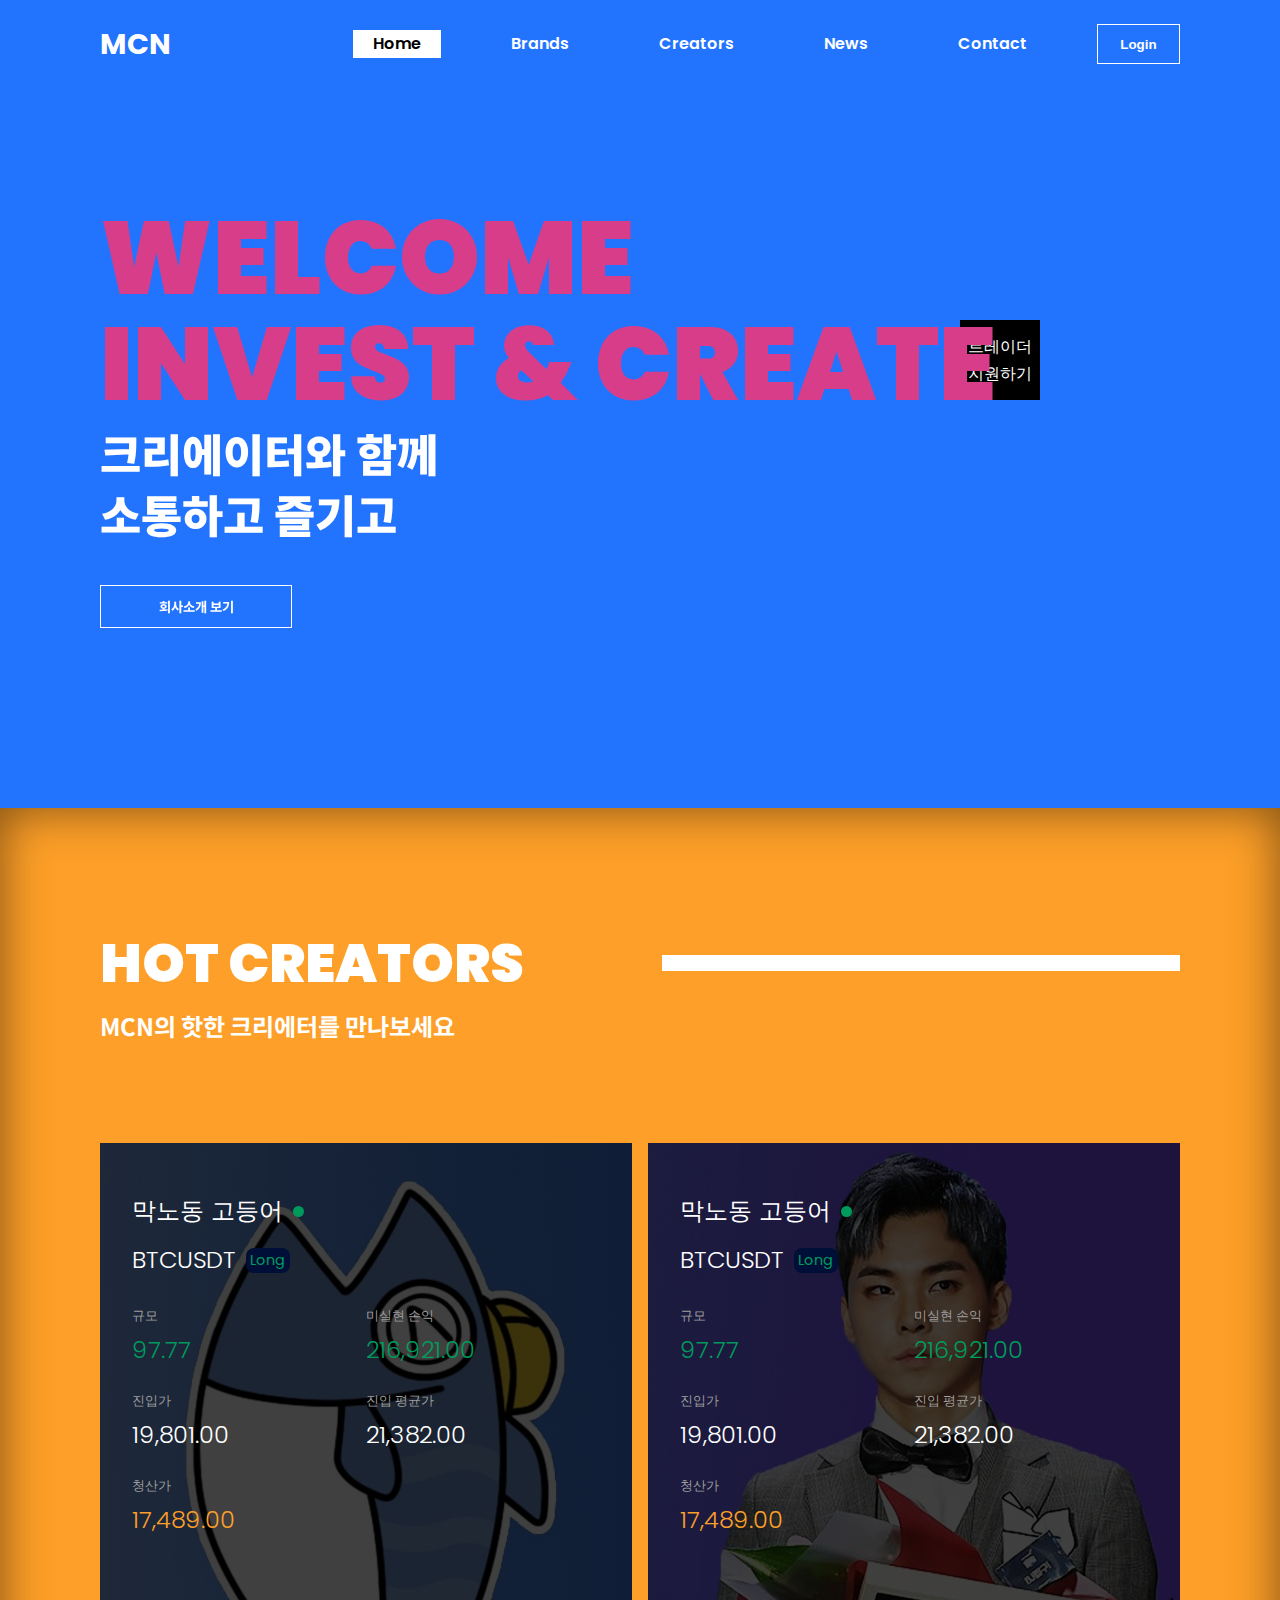
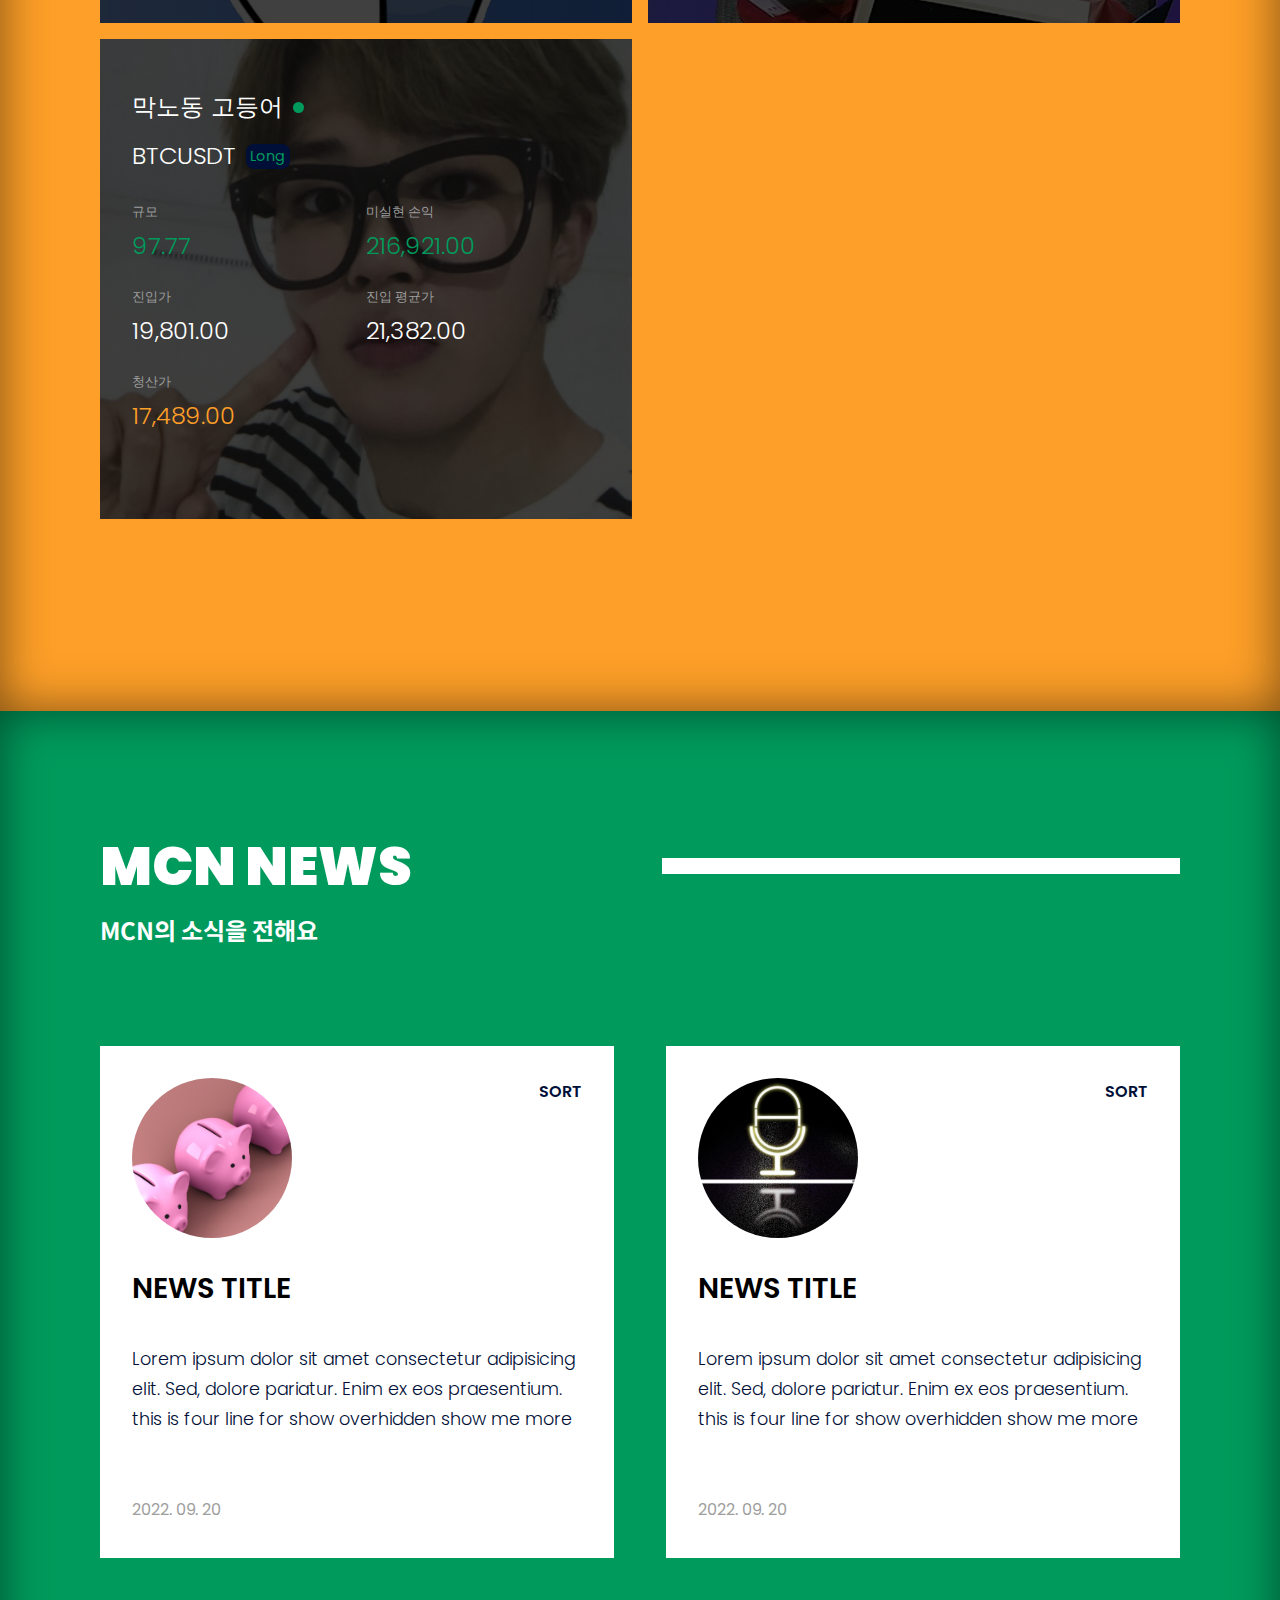
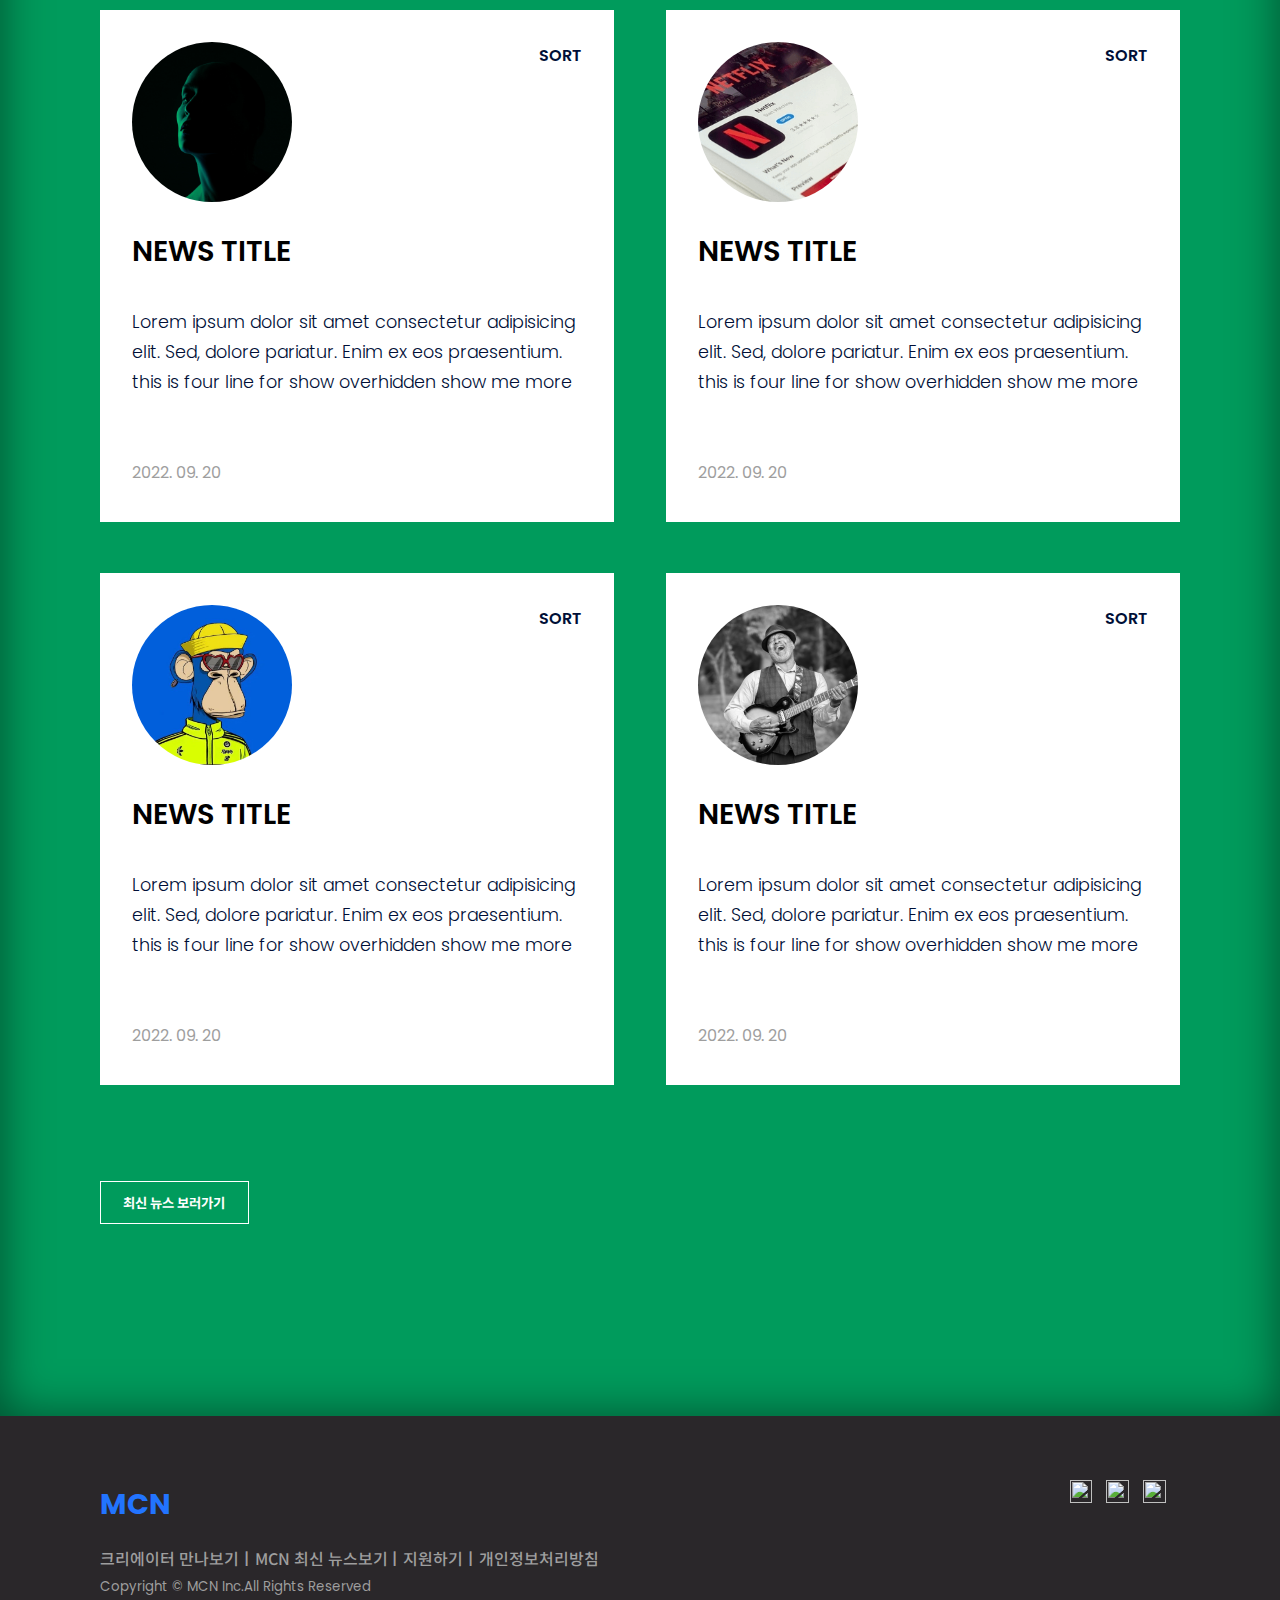
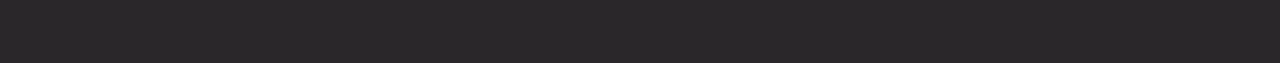
==== commit 5f5d1ffb: "11/29 fix ui" ====
--- a/html/index.html
+++ b/html/index.html
@@ -336,6 +336,10 @@
             <button class="btn btn-varient kor" onclick="location.href='news.html';">최신 뉴스 보러가기</button>
         </div>
     </section>
+
+    <!-- =========== FLOATING BUTTON ========== -->
+    <div id="floatingBtn">
+    </div>
 
     <!-- =========== FOOTER ========== -->
     <footer id="footer">
--- a/css/index.css
+++ b/css/index.css
@@ -1,3 +1,9 @@
+/* =================NAV================ */
+nav ul a:nth-child(1) li {
+    color: var(--color-realBlack);
+    background: var(--color-white);
+}
+
 /* =================HEADER================ */
 section#header {
     height: 80vh;
@@ -51,7 +57,8 @@
 .swiper-text h2 {
     color: var(--color-white);
     font-weight: 900;
-    margin: 1rem 0 0 3rem;
+    margin-top: 1rem;
+    /* margin: 1rem 0 0 3rem; */
 }
 
 .swiper-text button {
@@ -271,7 +278,6 @@
 }
 
 
-
 @media screen and (max-width: 1400px) {
 
     .creator__item {
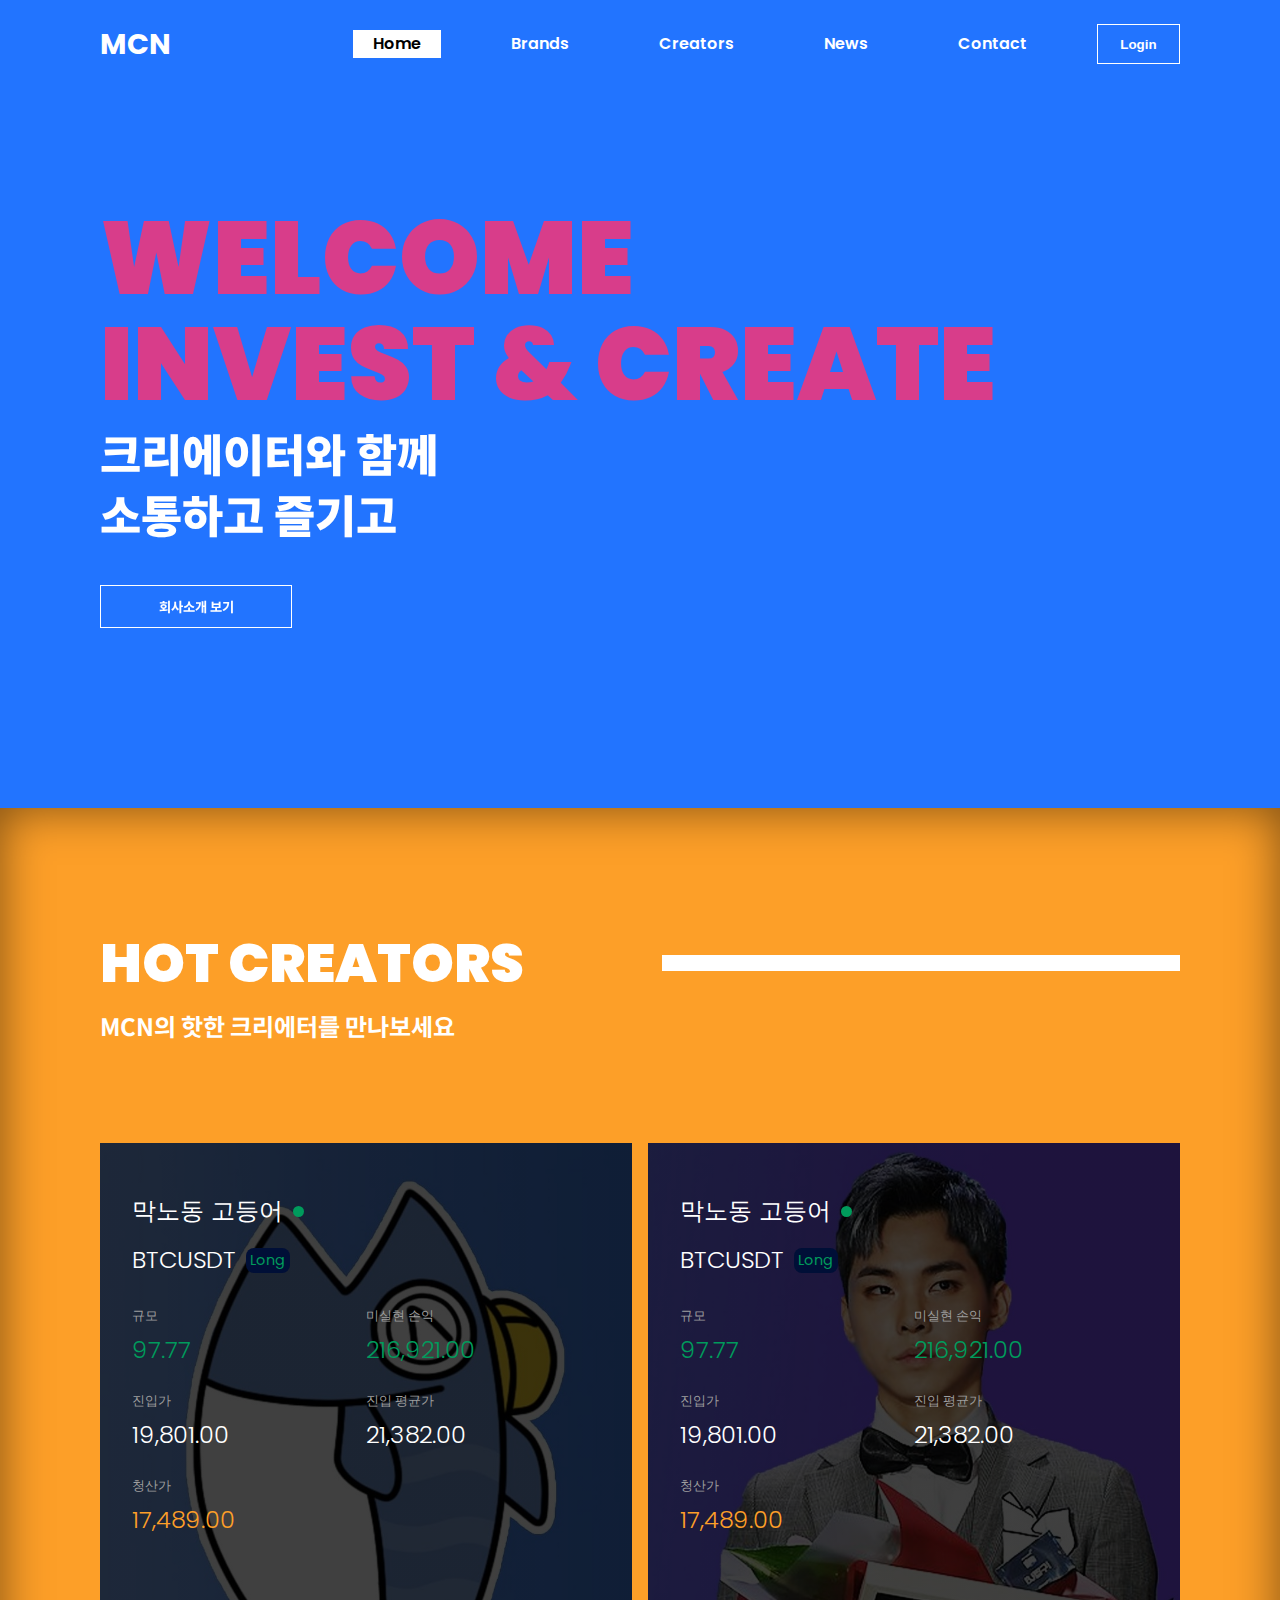
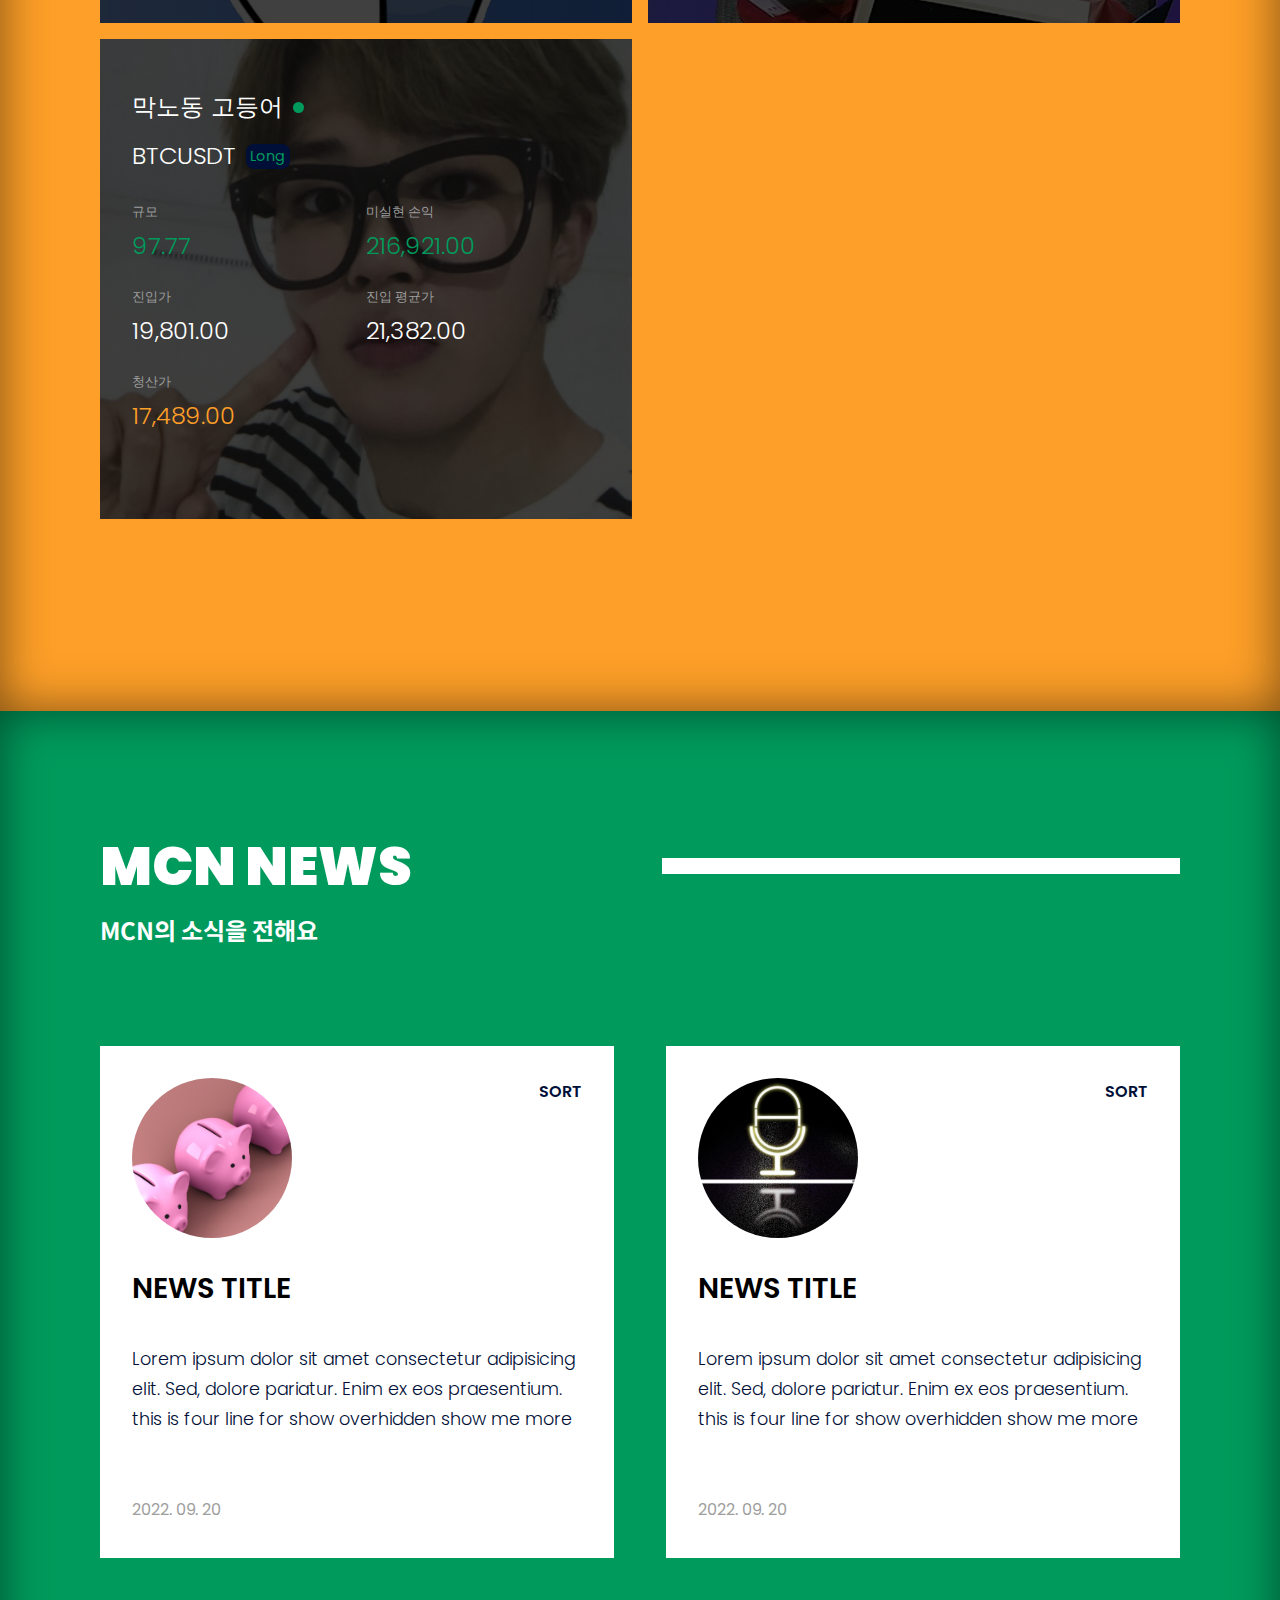
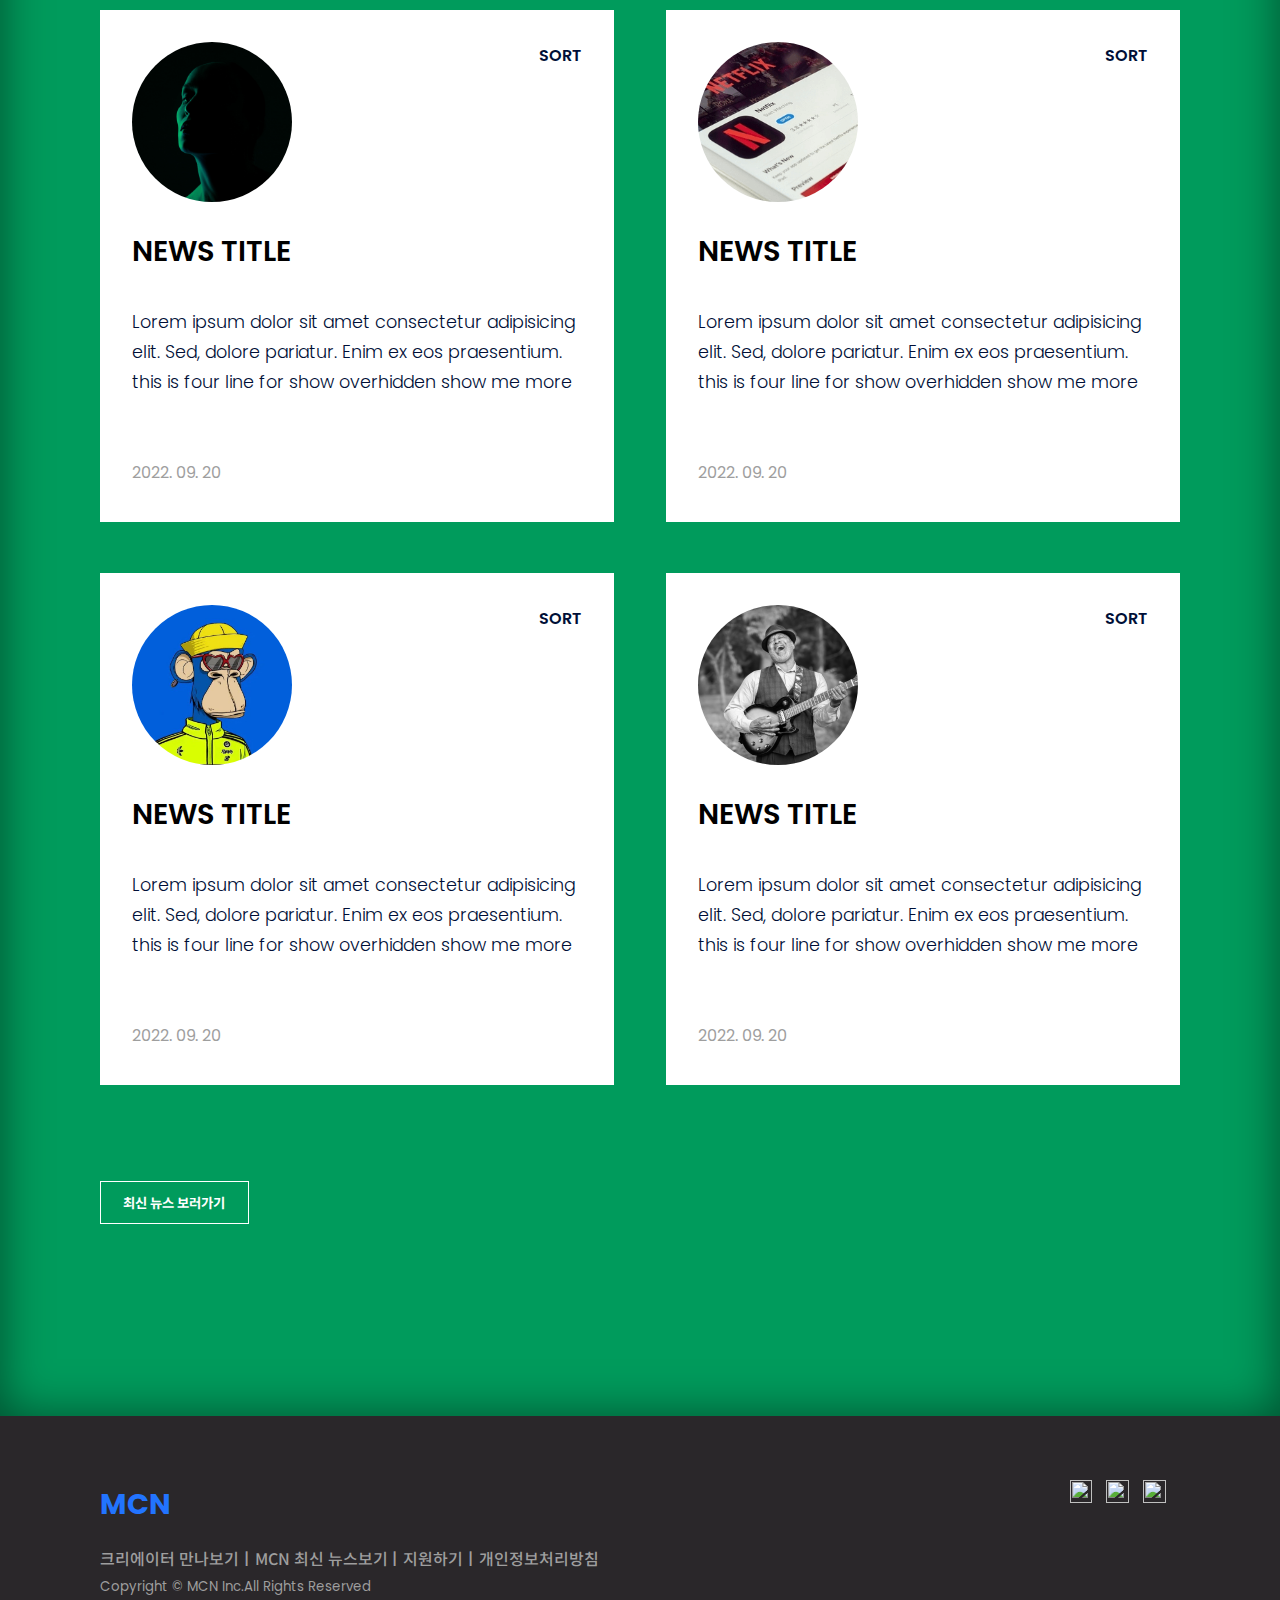
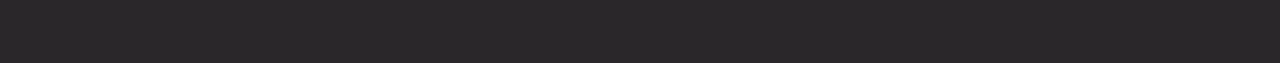
==== commit cf7b785f: "12/02" ====
--- a/html/index.html
+++ b/html/index.html
@@ -336,10 +336,6 @@
             <button class="btn btn-varient kor" onclick="location.href='news.html';">최신 뉴스 보러가기</button>
         </div>
     </section>
-
-    <!-- =========== FLOATING BUTTON ========== -->
-    <div id="floatingBtn">
-    </div>
 
     <!-- =========== FOOTER ========== -->
     <footer id="footer">
